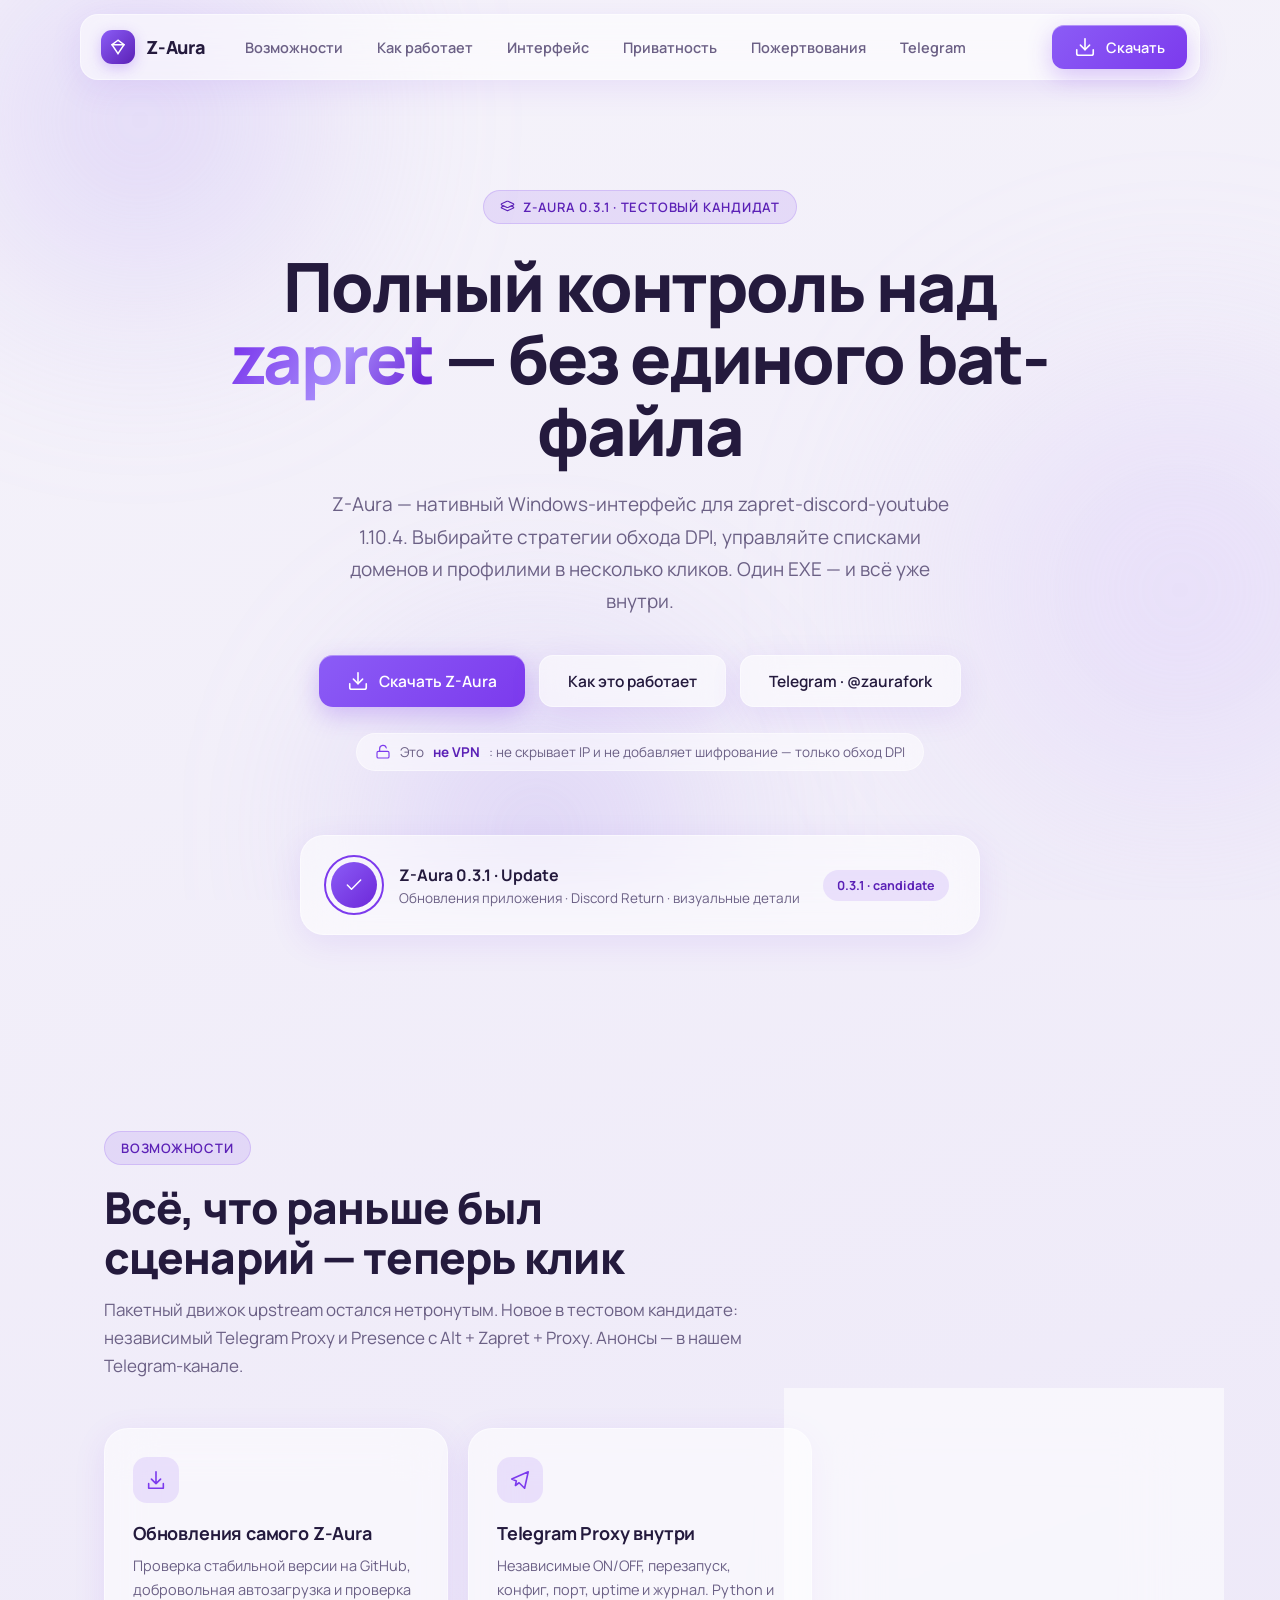
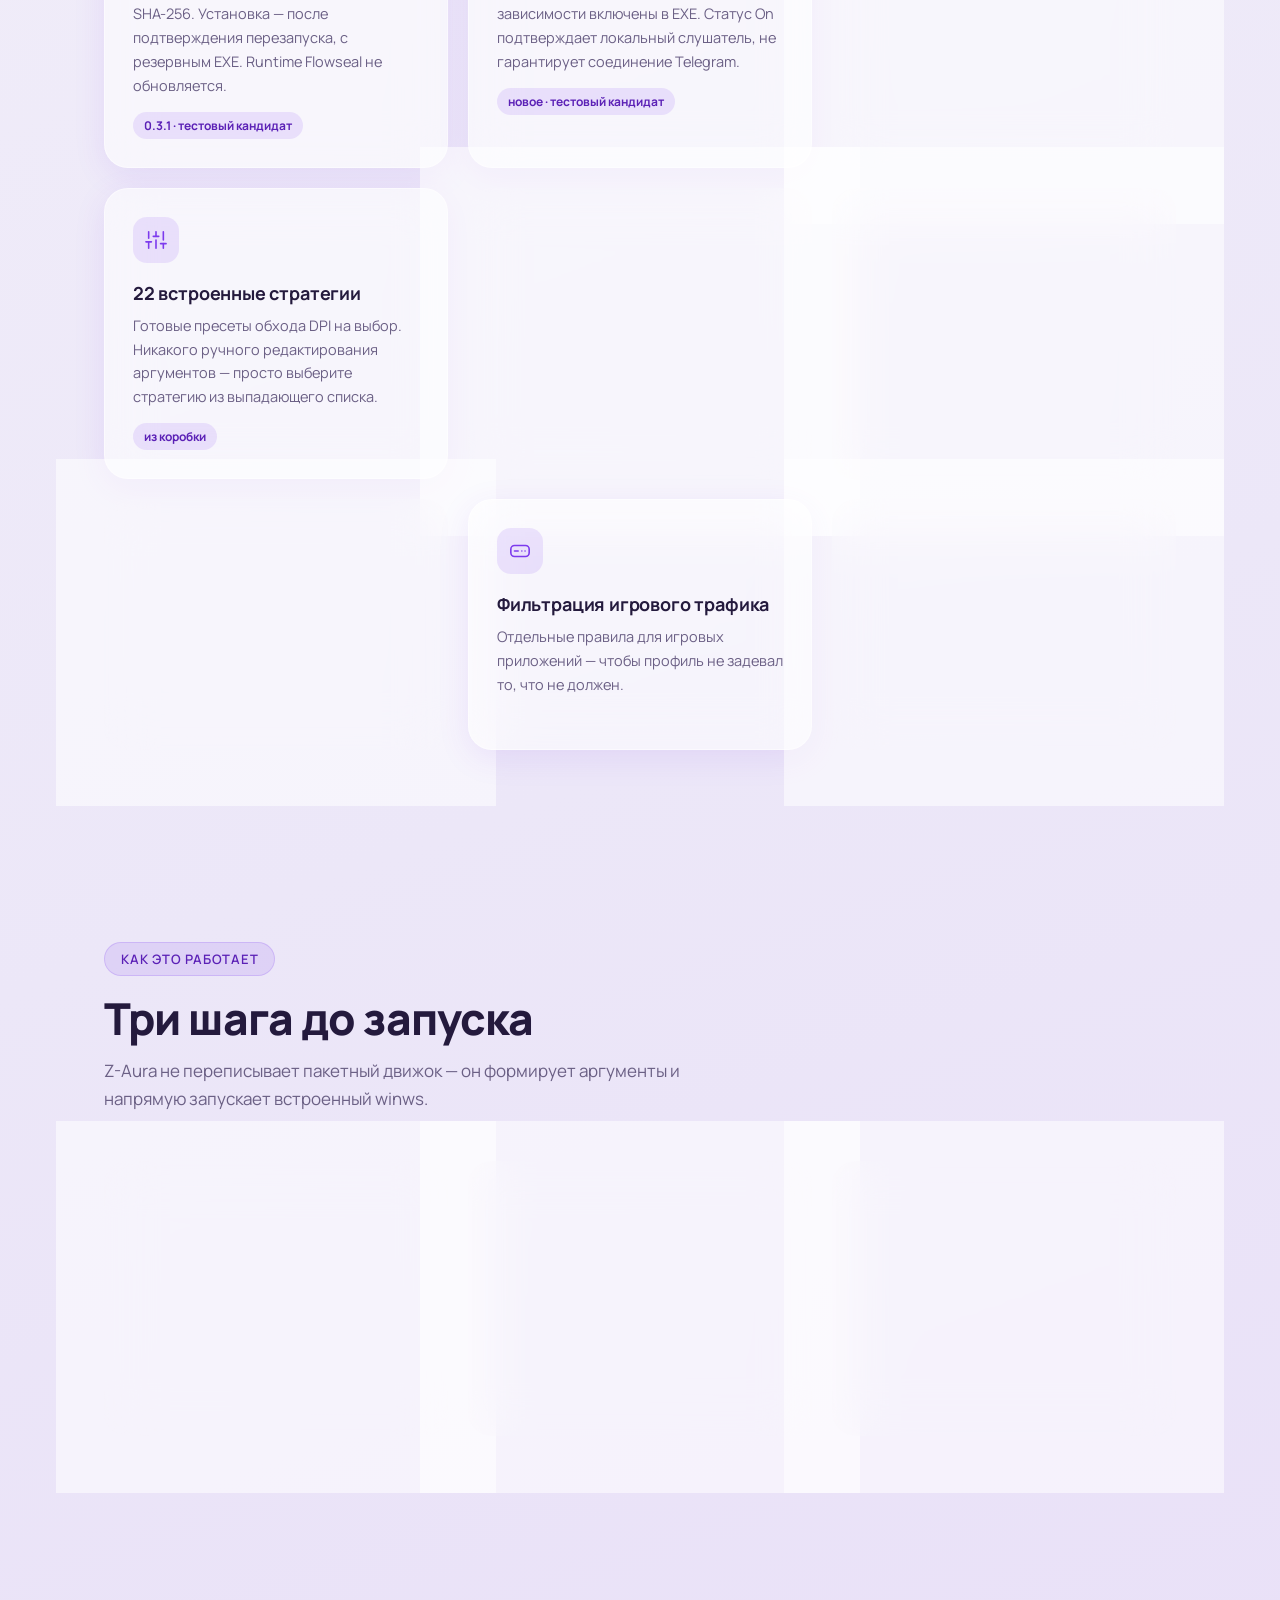
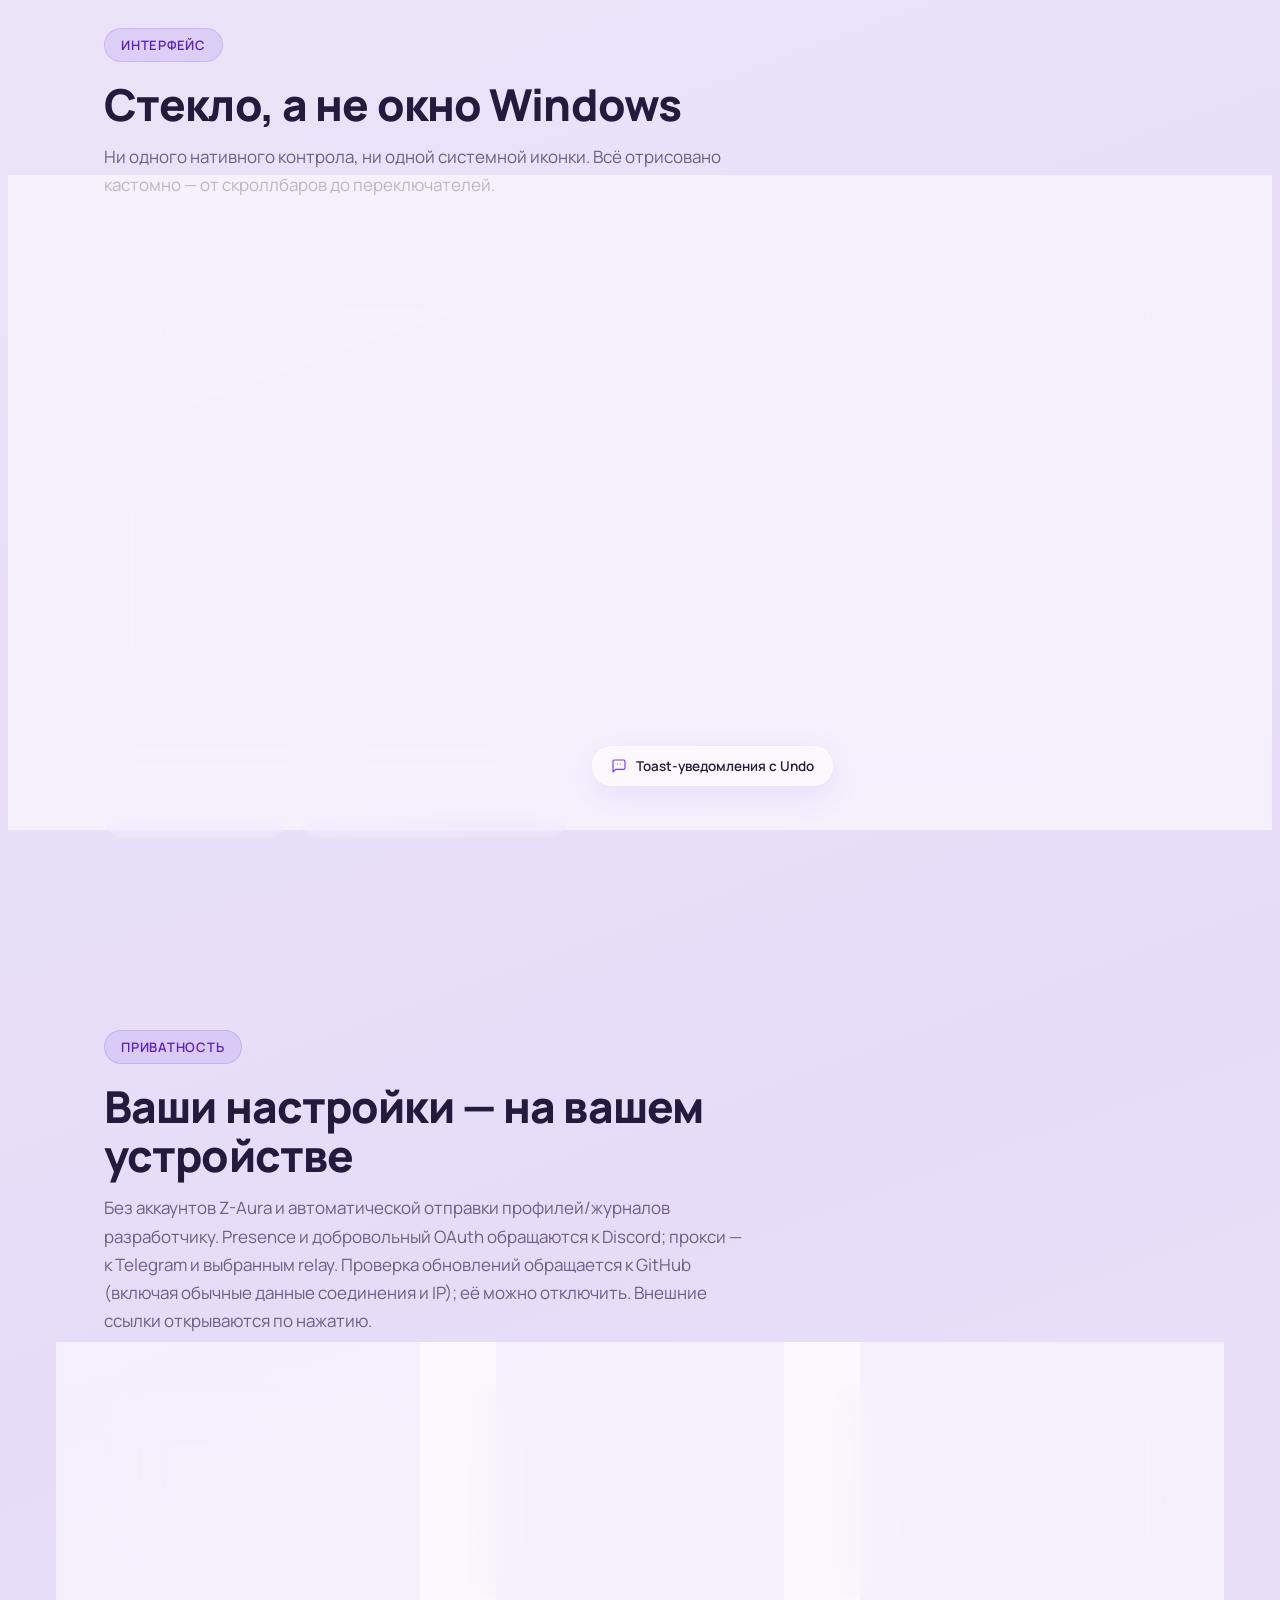
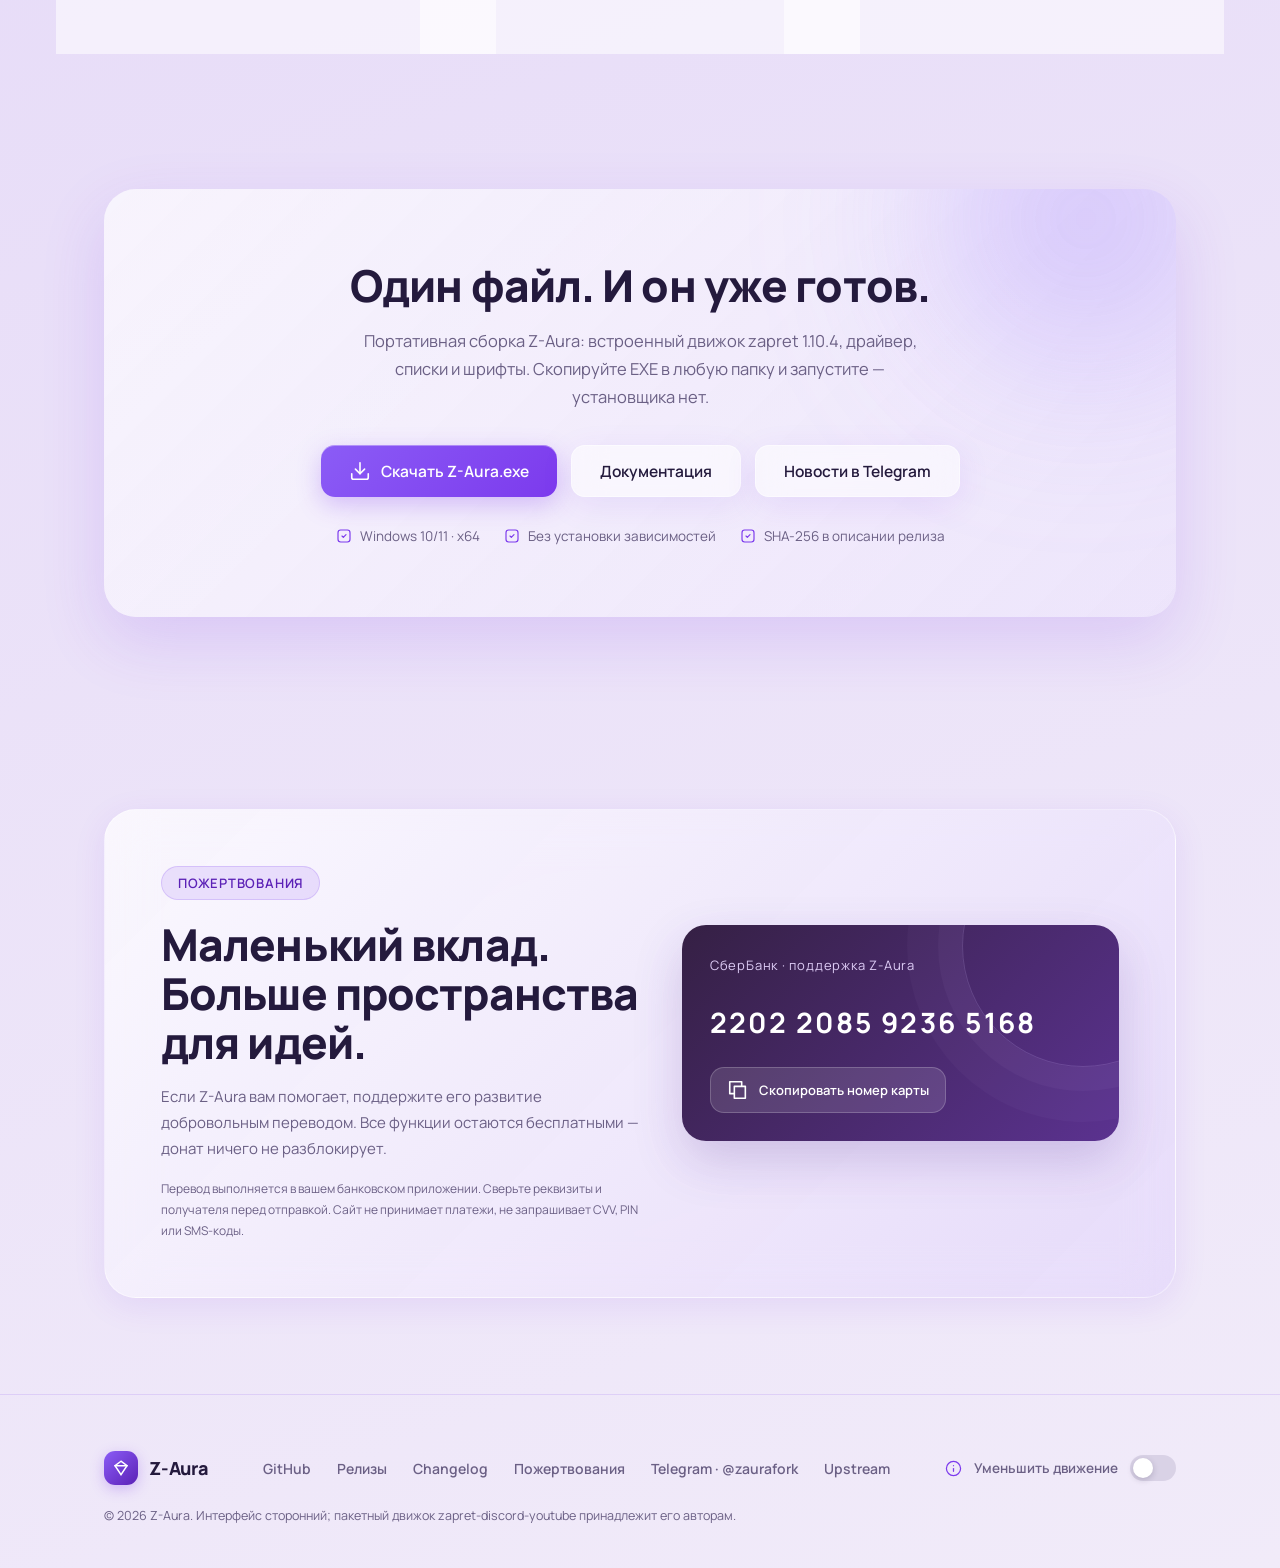
==== Z-Aura-GitHub/index.html @ b0d07351 "Add files via upload" ====
<!DOCTYPE html>
<html lang="ru">
<head>
<meta charset="UTF-8">
<meta name="viewport" content="width=device-width, initial-scale=1.0">
<title>Z-Aura — нативный интерфейс для zapret</title>
<meta name="description" content="Z-Aura — Windows-интерфейс для zapret-discord-youtube. Стратегии обхода DPI, профили, редактор списков и fake-файлы без bat-файлов.">
<link rel="preconnect" href="https://fonts.googleapis.com">
<link rel="preconnect" href="https://fonts.gstatic.com" crossorigin>
<link href="https://fonts.googleapis.com/css2?family=Manrope:wght@400;500;600;700;800&display=swap" rel="stylesheet">
<style>
:root{
  --accent:#7C3AED;
  --accent-2:#A78BFA;
  --accent-deep:#5B21B6;
  --accent-soft:rgba(124,58,237,.12);
  --accent-glow:rgba(124,58,237,.28);
  --text:#241A3D;
  --muted:#6B6085;
  --glass:rgba(255,255,255,.55);
  --glass-strong:rgba(255,255,255,.72);
  --glass-modal:rgba(255,255,255,.88);
  --stroke:rgba(255,255,255,.45);
  --shadow:0 8px 32px rgba(124,58,237,.10);
  --shadow-lg:0 24px 64px rgba(124,58,237,.16);
  --spring:cubic-bezier(.34,1.56,.64,1);
  --ease:cubic-bezier(.22,1,.36,1);
  --radius:24px;
}
*{margin:0;padding:0;box-sizing:border-box}
::selection{background:var(--accent-glow);color:var(--accent-deep)}
html{scroll-behavior:smooth}
body{
  font-family:'Manrope','Inter',-apple-system,'Segoe UI',sans-serif;
  color:var(--text);
  background:linear-gradient(160deg,#f5f3fa 0%,#ece7f8 38%,#e7dcf8 68%,#f1ebf9 100%);
  min-height:100vh;
  overflow-x:hidden;
  -webkit-font-smoothing:antialiased;
}
::-webkit-scrollbar{width:8px;height:8px}
::-webkit-scrollbar-track{background:transparent}
::-webkit-scrollbar-thumb{background:rgba(124,58,237,.22);border-radius:4px;transition:background .3s}
::-webkit-scrollbar-thumb:hover{background:rgba(124,58,237,.45)}
:focus-visible{outline:2px solid var(--accent);outline-offset:3px;border-radius:8px;box-shadow:0 0 0 6px var(--accent-glow)}

/* ---------- Фон: анимированные блобы ---------- */
.bg{position:fixed;inset:0;z-index:-1;overflow:hidden}
.blob{position:absolute;border-radius:50%;filter:blur(90px);opacity:.5}
.blob-1{width:520px;height:520px;background:radial-gradient(circle,#c4b0f5,transparent 70%);top:-140px;left:-120px;animation:float1 22s ease-in-out infinite alternate}
.blob-2{width:640px;height:640px;background:radial-gradient(circle,#d9c8fa,transparent 70%);top:30%;right:-220px;animation:float2 26s ease-in-out infinite alternate}
.blob-3{width:460px;height:460px;background:radial-gradient(circle,#b9a4f2,transparent 70%);bottom:-160px;left:24%;animation:float1 30s ease-in-out infinite alternate-reverse}
@keyframes float1{from{transform:translate(0,0) scale(1)}to{transform:translate(70px,50px) scale(1.12)}}
@keyframes float2{from{transform:translate(0,0) scale(1)}to{transform:translate(-80px,60px) scale(1.08)}}

/* ---------- Общие ---------- */
.wrap{max-width:1120px;margin:0 auto;padding:0 24px}
.glass{
  background:var(--glass);
  -webkit-backdrop-filter:blur(24px);
  backdrop-filter:blur(24px);
  border:1px solid var(--stroke);
  box-shadow:var(--shadow);
}
section{padding:96px 0;position:relative}
.eyebrow{
  display:inline-flex;align-items:center;gap:8px;
  font-size:13px;font-weight:600;letter-spacing:.06em;text-transform:uppercase;
  color:var(--accent-deep);background:var(--accent-soft);
  border:1px solid rgba(124,58,237,.18);border-radius:999px;padding:7px 16px;
}
h2{font-size:clamp(30px,4vw,44px);font-weight:800;letter-spacing:-.02em;line-height:1.12}
.section-head{max-width:640px;margin-bottom:48px}
.section-head p{margin-top:14px;font-size:17px;line-height:1.65;color:var(--muted)}
.icon{width:22px;height:22px;stroke:currentColor;stroke-width:1.75;stroke-linecap:round;stroke-linejoin:round;fill:none;flex:none}

/* ---------- Кнопки ---------- */
.btn{
  display:inline-flex;align-items:center;gap:10px;
  padding:14px 28px;border-radius:14px;border:none;cursor:pointer;
  font-family:inherit;font-size:15.5px;font-weight:600;text-decoration:none;
  transition:transform .45s var(--spring),box-shadow .45s var(--ease),filter .3s;
  will-change:transform;
}
.btn:hover{transform:scale(1.02)}
.btn:active{transform:scale(.98)}
.btn-primary{
  color:#fff;background:linear-gradient(135deg,#8B5CF6,#7C3AED);
  box-shadow:0 8px 24px var(--accent-glow),inset 0 1px 0 rgba(255,255,255,.35);
}
.btn-primary:hover{box-shadow:0 12px 36px rgba(124,58,237,.42),inset 0 1px 0 rgba(255,255,255,.35)}
.btn-glass{
  color:var(--text);background:var(--glass);border:1px solid var(--stroke);
  -webkit-backdrop-filter:blur(16px);backdrop-filter:blur(16px);box-shadow:var(--shadow);
}
.btn-glass:hover{background:rgba(255,255,255,.72)}

/* ---------- Навигация ---------- */
.nav-outer{position:fixed;top:14px;left:0;right:0;z-index:100;padding:0 20px}
.nav{max-width:1120px;margin:0 auto;border-radius:18px;padding:10px 12px 10px 20px;display:flex;align-items:center;gap:8px}
.logo{display:flex;align-items:center;gap:11px;font-weight:800;font-size:18px;letter-spacing:-.01em;text-decoration:none;color:var(--text);white-space:nowrap;flex-shrink:0}
.logo-mark{width:34px;height:34px;border-radius:11px;background:linear-gradient(135deg,#8B5CF6,#5B21B6);display:grid;place-items:center;box-shadow:0 4px 14px var(--accent-glow)}
.logo-mark svg{width:18px;height:18px;stroke:#fff;stroke-width:2;stroke-linecap:round;fill:none}
.nav-links{display:flex;gap:4px;margin-left:16px;margin-right:auto}
.nav-links a{
  text-decoration:none;color:var(--muted);font-size:14.5px;font-weight:600;
  padding:9px 15px;border-radius:11px;transition:all .35s var(--ease);
}
.nav-links a:hover{color:var(--accent-deep);background:rgba(124,58,237,.09)}
.nav-links a.active{color:var(--accent-deep);background:rgba(124,58,237,.13);box-shadow:inset 0 0 0 1px rgba(124,58,237,.16)}
.btn-nav{padding:11px 22px;font-size:14.5px;border-radius:12px;margin-left:auto;flex-shrink:0}
@media(max-width:1100px){.nav-links a{display:none}.nav-links a[href="#donate"],.nav-links a[href="https://t.me/zaurafork"]{display:block}}

/* ---------- Hero ---------- */
.hero{padding:190px 0 100px;text-align:center}
.hero h1{
  font-size:clamp(38px,6vw,68px);font-weight:800;letter-spacing:-.03em;line-height:1.06;
  margin:26px auto 22px;max-width:860px;
}
.hero h1 .grad{
  background:linear-gradient(120deg,#7C3AED 10%,#A78BFA 55%,#6D28D9 90%);
  -webkit-background-clip:text;background-clip:text;-webkit-text-fill-color:transparent;
}
.hero .lead{font-size:clamp(16px,2vw,19px);line-height:1.7;color:var(--muted);max-width:640px;margin:0 auto}
.hero-cta{display:flex;gap:14px;justify-content:center;flex-wrap:wrap;margin-top:38px}
.hero-note{display:inline-flex;align-items:center;gap:9px;margin-top:26px;font-size:13.5px;color:var(--muted);
  background:rgba(255,255,255,.5);border:1px solid var(--stroke);border-radius:999px;padding:9px 18px;
  -webkit-backdrop-filter:blur(12px);backdrop-filter:blur(12px)}
.hero-note b{color:var(--accent-deep)}

/* Статусная карточка в hero */
.hero-status{
  margin:64px auto 0;max-width:680px;border-radius:var(--radius);padding:26px 30px;
  text-align:left;display:grid;grid-template-columns:auto 1fr auto;gap:22px;align-items:center;
}
.status-dot{width:46px;height:46px;border-radius:50%;background:linear-gradient(135deg,#8B5CF6,#6D28D9);display:grid;place-items:center;position:relative}
.status-dot .icon{width:20px;height:20px;stroke:#fff}
.status-dot::before{content:"";position:absolute;inset:-7px;border-radius:50%;border:2px solid var(--accent);animation:pulse 2s ease-out infinite}
@keyframes pulse{0%{transform:scale(.85);opacity:.55}75%{transform:scale(1.45);opacity:0}100%{transform:scale(1.45);opacity:0}}
.hero-status .st-title{font-weight:700;font-size:16px}
.hero-status .st-sub{font-size:13.5px;color:var(--muted);margin-top:3px}
.mini-pill{font-size:12.5px;font-weight:700;color:var(--accent-deep);background:var(--accent-soft);border-radius:999px;padding:7px 14px;white-space:nowrap}

/* ---------- Карточки возможностей ---------- */
.grid{display:grid;grid-template-columns:repeat(auto-fit,minmax(310px,1fr));gap:20px}
.card{border-radius:var(--radius);padding:28px;transition:transform .5s var(--spring),box-shadow .5s var(--ease)}
.card:hover{transform:translateY(-5px);box-shadow:var(--shadow-lg)}
.card .ico{width:46px;height:46px;border-radius:14px;background:var(--accent-soft);display:grid;place-items:center;color:var(--accent);margin-bottom:18px;transition:transform .5s var(--spring)}
.card:hover .ico{transform:scale(1.1) rotate(-4deg)}
.card h3{font-size:18px;font-weight:700;margin-bottom:9px;letter-spacing:-.01em}
.card p{font-size:14.5px;line-height:1.65;color:var(--muted)}
.card .tag{display:inline-block;margin-top:14px;font-size:12px;font-weight:700;color:var(--accent-deep);background:var(--accent-soft);padding:5px 11px;border-radius:999px}

/* ---------- Шаги ---------- */
.steps{display:grid;grid-template-columns:repeat(auto-fit,minmax(280px,1fr));gap:20px}
.step{border-radius:var(--radius);padding:32px 28px;position:relative;overflow:hidden}
.step .num{
  font-size:64px;font-weight:800;line-height:1;letter-spacing:-.04em;
  background:linear-gradient(135deg,rgba(124,58,237,.22),rgba(124,58,237,.06));
  -webkit-background-clip:text;background-clip:text;-webkit-text-fill-color:transparent;
}
.step h3{font-size:18px;font-weight:700;margin:16px 0 9px}
.step p{font-size:14.5px;line-height:1.65;color:var(--muted)}
.step .code{font-size:12.5px;background:rgba(124,58,237,.10);color:var(--accent-deep);border-radius:8px;padding:2px 8px;font-family:'JetBrains Mono',Consolas,monospace}

/* ---------- Мокап интерфейса ---------- */
.app-window{border-radius:22px;overflow:hidden;box-shadow:var(--shadow-lg)}
.win-titlebar{display:flex;align-items:center;gap:8px;padding:13px 18px;background:var(--glass-strong);border-bottom:1px solid var(--stroke)}
.win-btn{width:12px;height:12px;border-radius:50%;border:none;cursor:pointer;transition:transform .4s var(--spring)}
.win-btn:hover{transform:scale(1.25)}
.win-btn-1{background:linear-gradient(135deg,#A78BFA,#7C3AED)}
.win-btn-2{background:rgba(124,58,237,.45)}
.win-btn-3{background:rgba(124,58,237,.25)}
.win-title{margin-left:10px;font-size:12.5px;font-weight:600;color:var(--muted)}
.win-body{display:grid;grid-template-columns:200px 1fr;min-height:380px}
.win-side{padding:18px 12px;border-right:1px solid var(--stroke);background:rgba(255,255,255,.35);display:flex;flex-direction:column;gap:4px}
.win-nav{display:flex;align-items:center;gap:11px;padding:10px 13px;border-radius:11px;font-size:13.5px;font-weight:600;color:var(--muted);cursor:pointer;transition:all .35s var(--ease)}
.win-nav .icon{width:17px;height:17px}
.win-nav:hover{color:var(--accent-deep);background:rgba(124,58,237,.08)}
.win-nav.active{color:var(--accent-deep);background:rgba(124,58,237,.14);box-shadow:inset 0 0 0 1px rgba(124,58,237,.18)}
.win-main{padding:24px;display:flex;flex-direction:column;gap:16px}
.win-card{border-radius:16px;background:rgba(255,255,255,.55);border:1px solid var(--stroke);padding:18px 20px}
.win-card .row{display:flex;align-items:center;justify-content:space-between;gap:12px}
.win-card .lab{font-size:12px;font-weight:700;letter-spacing:.05em;text-transform:uppercase;color:var(--muted)}
.win-card .val{font-size:15px;font-weight:700;margin-top:5px}
.win-run{
  margin-top:auto;display:flex;align-items:center;justify-content:center;gap:11px;
  padding:17px;border-radius:14px;border:none;cursor:pointer;
  font-family:inherit;font-size:15px;font-weight:700;color:#fff;
  background:linear-gradient(135deg,#8B5CF6,#7C3AED);
  box-shadow:0 8px 24px var(--accent-glow);position:relative;
  transition:transform .45s var(--spring);
}
.win-run:hover{transform:scale(1.02)}
.win-run:active{transform:scale(.98)}
.win-run::after{content:"";position:absolute;inset:-6px;border-radius:18px;border:2px solid var(--accent);opacity:0;animation:pulse 2.2s ease-out infinite}
.win-run .icon{width:18px;height:18px;stroke:#fff;stroke-width:2.2;fill:#fff;stroke:none}
.win-log{font-family:Consolas,'JetBrains Mono',monospace;font-size:11.5px;line-height:1.9;color:var(--muted)}
.win-log b{color:var(--accent-deep);font-weight:700}
.ui-features{margin-top:36px;display:flex;flex-wrap:wrap;gap:12px}
.chip{display:inline-flex;align-items:center;gap:9px;font-size:13.5px;font-weight:600;color:var(--text);
  background:var(--glass);border:1px solid var(--stroke);border-radius:999px;padding:10px 18px;
  -webkit-backdrop-filter:blur(12px);backdrop-filter:blur(12px);box-shadow:var(--shadow);transition:transform .45s var(--spring)}
.chip:hover{transform:translateY(-3px)}
.chip .icon{width:16px;height:16px;color:var(--accent)}

/* ---------- Приватность ---------- */
.priv{display:grid;grid-template-columns:repeat(auto-fit,minmax(260px,1fr));gap:20px}
.priv .card{display:flex;gap:18px;align-items:flex-start;padding:24px}
.priv .ico{margin-bottom:0;flex:none}
.priv h3{font-size:16px}
.priv p{font-size:13.5px}
.priv .path{font-size:12.5px;background:rgba(124,58,237,.10);color:var(--accent-deep);border-radius:8px;padding:2px 8px;font-family:Consolas,monospace}

/* ---------- Download ---------- */
.dl{border-radius:32px;padding:clamp(40px,6vw,72px);text-align:center;position:relative;overflow:hidden;
  background:linear-gradient(135deg,rgba(255,255,255,.65),rgba(237,229,252,.75));box-shadow:var(--shadow-lg)}
.dl::before{content:"";position:absolute;width:420px;height:420px;border-radius:50%;filter:blur(80px);
  background:radial-gradient(circle,rgba(167,139,250,.55),transparent 70%);top:-180px;right:-120px;pointer-events:none}
.dl h2{position:relative}
.dl .lead{position:relative;max-width:560px;margin:16px auto 0;font-size:16.5px;line-height:1.7;color:var(--muted)}
.dl-cta{position:relative;display:flex;gap:14px;justify-content:center;flex-wrap:wrap;margin-top:34px}
.dl-meta{position:relative;display:flex;gap:24px;justify-content:center;flex-wrap:wrap;margin-top:30px;font-size:13.5px;color:var(--muted)}
.dl-meta span{display:inline-flex;align-items:center;gap:8px}
.dl-meta .icon{width:16px;height:16px;color:var(--accent)}

/* ---------- Footer ---------- */
footer{padding:56px 0 44px;border-top:1px solid rgba(124,58,237,.14)}
.foot{display:flex;align-items:center;justify-content:space-between;gap:24px;flex-wrap:wrap}
.foot-links{display:flex;gap:26px;flex-wrap:wrap}
.foot-links a{text-decoration:none;color:var(--muted);font-size:14px;font-weight:600;transition:color .3s}
.foot-links a:hover{color:var(--accent-deep)}
.a11y{display:flex;align-items:center;gap:12px;font-size:13.5px;font-weight:600;color:var(--muted)}
.switch{width:46px;height:26px;border-radius:13px;border:none;cursor:pointer;background:#d9d2e6;position:relative;transition:background .4s var(--ease);flex:none}
.switch::after{content:"";position:absolute;top:3px;left:3px;width:20px;height:20px;border-radius:50%;background:#fff;box-shadow:0 2px 6px rgba(36,26,61,.2);transition:transform .45s var(--spring)}
.switch[aria-checked="true"]{background:var(--accent)}
.switch[aria-checked="true"]::after{transform:translateX(20px)}
.copy{font-size:12.5px;color:var(--muted);margin-top:22px}
/* ---------- Support: an optional gift, never a paywall ---------- */
.donate-panel{display:grid;grid-template-columns:1.1fr 1fr;gap:40px;align-items:center;border-radius:32px;padding:clamp(28px,5vw,56px);overflow:hidden;background:linear-gradient(135deg,rgba(255,255,255,.72),rgba(227,214,251,.7))}
.donate-panel p{font-size:15px;line-height:1.75;color:var(--muted);margin-top:16px}
.donate-card{position:relative;padding:28px;border-radius:24px;background:linear-gradient(135deg,#352044,#5b3290);color:#fff;box-shadow:0 20px 50px rgba(77,36,133,.2);overflow:hidden}
.donate-card::before{content:"";position:absolute;width:240px;height:240px;right:-85px;top:-100px;border:1px solid rgba(216,192,255,.18);border-radius:50%;box-shadow:0 0 0 24px rgba(216,192,255,.04),0 0 0 55px rgba(216,192,255,.03);pointer-events:none}
.donate-card .bank{font-size:13px;letter-spacing:.06em;color:#ddccf5;position:relative}
.donate-card .card-number{display:block;position:relative;margin:28px 0 26px;font-size:clamp(18px,2.3vw,28px);letter-spacing:.08em;font-weight:700;white-space:nowrap;user-select:all}
.donate-card .btn{position:relative;font-size:13px;padding:11px 16px;background:rgba(255,255,255,.12);border:1px solid rgba(255,255,255,.2);color:#fff}
.donate-status{min-height:24px;font-size:12px!important;color:var(--accent-deep)!important}
@media(max-width:800px){.donate-panel{grid-template-columns:1fr;gap:24px}.donate-card .card-number{font-size:clamp(17px,4.5vw,27px)}}

/* ---------- Reveal-анимации ---------- */
.reveal{opacity:0;transform:translateY(26px);transition:opacity .7s var(--ease),transform .7s var(--spring)}
.reveal.visible{opacity:1;transform:translateY(0)}

/* ---------- Reduced motion ---------- */
html.reduce-motion{scroll-behavior:auto}
html.reduce-motion .blob,html.reduce-motion .status-dot::before,html.reduce-motion .win-run::after{animation:none}
html.reduce-motion .reveal{transition:opacity .1s linear;transform:none}
html.reduce-motion .btn,html.reduce-motion .card,html.reduce-motion .chip,html.reduce-motion .switch::after{transition-duration:.1s}

@media (max-width:900px){
  .win-body{grid-template-columns:1fr}
  .win-side{flex-direction:row;overflow-x:auto;border-right:none;border-bottom:1px solid var(--stroke)}
  .win-nav{white-space:nowrap}
  section{padding:72px 0}
}
@media (max-width:640px){
  .nav-links{display:none}
  .hero{padding:140px 0 72px}
  .hero-status{grid-template-columns:auto 1fr;padding:20px}
  .hero-status .mini-pill{display:none}
}
</style>
</head>
<body>

<div class="bg" aria-hidden="true">
  <div class="blob blob-1"></div>
  <div class="blob blob-2"></div>
  <div class="blob blob-3"></div>
</div>

<!-- ================= НАВИГАЦИЯ ================= -->
<div class="nav-outer">
  <nav class="nav glass" aria-label="Основная навигация">
    <a class="logo" href="#top" aria-label="Z-Aura — на главную">
      <span class="logo-mark" aria-hidden="true">
        <svg viewBox="0 0 24 24"><path d="M12 3 4 9l8 12 8-12-8-6Z"/><path d="M4 9h16"/></svg>
      </span>
      Z-Aura
    </a>
    <div class="nav-links">
      <a href="#features">Возможности</a>
      <a href="#how">Как работает</a>
      <a href="#interface">Интерфейс</a>
      <a href="#privacy">Приватность</a>
      <a href="#donate">Пожертвования</a>
      <a href="https://t.me/zaurafork" target="_blank" rel="noopener noreferrer">Telegram</a>
    </div>
    <a class="btn btn-primary btn-nav" href="https://github.com/dopebeanie/Z-Aura/releases/latest/download/Z-Aura.exe" title="Скачать Z-Aura.exe из последнего опубликованного GitHub Release">
      <svg class="icon" viewBox="0 0 24 24"><path d="M21 15v4a2 2 0 0 1-2 2H5a2 2 0 0 1-2-2v-4"/><path d="m7 10 5 5 5-5"/><path d="M12 15V3"/></svg>
      Скачать
    </a>
  </nav>
</div>

<!-- ================= HERO ================= -->
<section class="hero" id="top">
  <div class="wrap">
    <span class="eyebrow reveal">
      <svg class="icon" style="width:15px;height:15px" viewBox="0 0 24 24"><path d="m12.83 2.18a2 2 0 0 0-1.66 0L2.6 6.08a1 1 0 0 0 0 1.83l8.58 3.91a2 2 0 0 0 1.66 0l8.58-3.9a1 1 0 0 0 0-1.83Z"/><path d="m6.08 9.5-3.5 1.6a1 1 0 0 0 0 1.81l8.6 3.91a2 2 0 0 0 1.65 0l8.58-3.9a1 1 0 0 0 0-1.83l-3.5-1.59"/></svg>
      Z-Aura 0.3.1 · тестовый кандидат
    </span>
    <h1 class="reveal">Полный контроль над <span class="grad">zapret</span> — без единого bat-файла</h1>
    <p class="lead reveal">
      Z-Aura — нативный Windows-интерфейс для zapret-discord-youtube 1.10.4.
      Выбирайте стратегии обхода DPI, управляйте списками доменов и профилими
      в несколько кликов. Один EXE — и всё уже внутри.
    </p>
    <div class="hero-cta reveal">
      <a class="btn btn-primary" href="https://github.com/dopebeanie/Z-Aura/releases/latest/download/Z-Aura.exe" title="Скачать Z-Aura.exe из последнего опубликованного GitHub Release">
        <svg class="icon" viewBox="0 0 24 24"><path d="M21 15v4a2 2 0 0 1-2 2H5a2 2 0 0 1-2-2v-4"/><path d="m7 10 5 5 5-5"/><path d="M12 15V3"/></svg>
        Скачать Z-Aura
      </a>
      <a class="btn btn-glass" href="#how">Как это работает</a>
      <a class="btn btn-glass" href="https://t.me/zaurafork" target="_blank" rel="noopener noreferrer">Telegram · @zaurafork</a>
    </div>
    <div class="reveal">
      <span class="hero-note">
        <svg class="icon" style="width:16px;height:16px;color:var(--accent)" viewBox="0 0 24 24"><rect x="3" y="11" width="18" height="10" rx="2"/><path d="M7 11V7a5 5 0 0 1 9.9-1"/></svg>
        Это <b>не VPN</b>: не скрывает IP и не добавляет шифрование — только обход DPI
      </span>
    </div>

    <div class="hero-status glass reveal" role="status">
      <span class="status-dot" aria-hidden="true">
        <svg class="icon" viewBox="0 0 24 24"><path d="M20 6 9 17l-5-5"/></svg>
      </span>
      <div>
        <div class="st-title">Z-Aura 0.3.1 · Update</div>
        <div class="st-sub">Обновления приложения · Discord Return · визуальные детали</div>
      </div>
      <span class="mini-pill">0.3.1 · candidate</span>
    </div>
  </div>
</section>

<!-- ================= ВОЗМОЖНОСТИ ================= -->
<section id="features">
  <div class="wrap">
    <div class="section-head reveal">
      <span class="eyebrow">Возможности</span>
      <h2 style="margin-top:18px">Всё, что раньше был сценарий — теперь клик</h2>
      <p>Пакетный движок upstream остался нетронутым. Новое в тестовом кандидате: независимый Telegram Proxy и Presence с Alt + Zapret + Proxy. Анонсы — в нашем Telegram-канале.</p>
    </div>
    <div class="grid">
      <div class="card glass reveal">
        <span class="ico"><svg class="icon" viewBox="0 0 24 24"><path d="M12 3v13m-5-5 5 5 5-5M4 16v5h16v-5"/></svg></span>
        <h3>Обновления самого Z-Aura</h3>
        <p>Проверка стабильной версии на GitHub, добровольная автозагрузка и проверка SHA-256. Установка — после подтверждения перезапуска, с резервным EXE. Runtime Flowseal не обновляется.</p>
        <span class="tag">0.3.1 · тестовый кандидат</span>
      </div>
      <div class="card glass reveal">
        <span class="ico"><svg class="icon" viewBox="0 0 24 24"><path d="m3 11 18-8-4 18-6-6-4 3 1-5Z"/></svg></span>
        <h3>Telegram Proxy внутри</h3>
        <p>Независимые ON/OFF, перезапуск, конфиг, порт, uptime и журнал. Python и зависимости включены в EXE. Статус On подтверждает локальный слушатель, не гарантирует соединение Telegram.</p>
        <span class="tag">новое · тестовый кандидат</span>
      </div>
      <div class="card glass reveal">
        <span class="ico"><svg class="icon" viewBox="0 0 24 24"><path d="M3 12h4l3-7 4 14 3-7h4"/></svg></span>
        <h3>Обновлённая Presence</h3>
        <p>Alt, Zapret On/Off и Proxy On/Off в Discord, таймер на время работы приложения и автоматическое переподключение. Кнопка Telegram-канала рядом с необязательной «Мой Alt».</p>
      </div>
      <div class="card glass reveal">
        <span class="ico"><svg class="icon" viewBox="0 0 24 24"><path d="M4 21v-7"/><path d="M4 10V3"/><path d="M12 21v-9"/><path d="M12 8V3"/><path d="M20 21v-5"/><path d="M20 12V3"/><path d="M1 14h6"/><path d="M9 8h6"/><path d="M17 16h6"/></svg></span>
        <h3>22 встроенные стратегии</h3>
        <p>Готовые пресеты обхода DPI на выбор. Никакого ручного редактирования аргументов — просто выберите стратегию из выпадающего списка.</p>
        <span class="tag">из коробки</span>
      </div>
      <div class="card glass reveal">
        <span class="ico"><svg class="icon" viewBox="0 0 24 24"><rect x="3" y="3" width="18" height="18" rx="4"/><path d="M3 9h18"/><path d="M9 21V9"/></svg></span>
        <h3>Пользовательские профили</h3>
        <p>Создавайте собственные конфигурации, привязывайте к ним стратегии и списки, сохраняйте и переключайтесь между ними в одно движение.</p>
      </div>
      <div class="card glass reveal">
        <span class="ico"><svg class="icon" viewBox="0 0 24 24"><path d="M8 6h13"/><path d="M8 12h13"/><path d="M8 18h13"/><path d="M3 6h.01"/><path d="M3 12h.01"/><path d="M3 18h.01"/></svg></span>
        <h3>Редактор списков</h3>
        <p>Домены и IP-адреса — с импортом и экспортом. Каждый список можно привязать к конкретному блоку стратегии.</p>
      </div>
      <div class="card glass reveal">
        <span class="ico"><svg class="icon" viewBox="0 0 24 24"><path d="M12.83 2.18a2 2 0 0 0-1.66 0L2.6 6.08a1 1 0 0 0 0 1.83l8.58 3.91a2 2 0 0 0 1.66 0l8.58-3.9a1 1 0 0 0 0-1.83Z"/><path d="m6.08 9.5-3.5 1.6a1 1 0 0 0 0 1.81l8.6 3.91a2 2 0 0 0 1.65 0l8.58-3.9a1 1 0 0 0 0-1.83l-3.5-1.59"/><path d="m6.08 15.5-3.5 1.6a1 1 0 0 0 0 1.81l8.6 3.91a2 2 0 0 0 1.65 0l8.58-3.9a1 1 0 0 0 0-1.83l-3.5-1.59"/></svg></span>
        <h3>Библиотека fake-payload</h3>
        <p>Все fake-файлы собраны в одном месте. Выбирайте нужный payload и привязывайте его к стратегии без возни с файлами на диске.</p>
      </div>
      <div class="card glass reveal">
        <span class="ico"><svg class="icon" viewBox="0 0 24 24"><rect x="2" y="6" width="20" height="12" rx="4"/><path d="M6 12h4"/><path d="M14 12h.01"/><path d="M17.5 12h.01"/></svg></span>
        <h3>Фильтрация игрового трафика</h3>
        <p>Отдельные правила для игровых приложений — чтобы профиль не задевал то, что не должен.</p>
      </div>
      <div class="card glass reveal">
        <span class="ico"><svg class="icon" viewBox="0 0 24 24"><path d="m4 17 6-6-6-6"/><path d="M12 19h8"/></svg></span>
        <h3>Журнал и диагностика</h3>
        <p>Живые логи работы движка и ручная HTTPS-проверка, чтобы сразу понять, работает ли обход на вашем провайдере.</p>
      </div>
    </div>
  </div>
</section>

<!-- ================= КАК РАБОТАЕТ ================= -->
<section id="how">
  <div class="wrap">
    <div class="section-head reveal">
      <span class="eyebrow">Как это работает</span>
      <h2 style="margin-top:18px">Три шага до запуска</h2>
      <p>Z-Aura не переписывает пакетный движок — он формирует аргументы и напрямую запускает встроенный winws.</p>
    </div>
    <div class="steps">
      <div class="step glass reveal">
        <div class="num">01</div>
        <h3>Скачайте один EXE</h3>
        <p>Движок, драйвер WinDivert, списки, пресеты и шрифты уже встроены. Установленный .NET, WebView2 и NSSM не нужны.</p>
      </div>
      <div class="step glass reveal">
        <div class="num">02</div>
        <h3>Выберите профиль</h3>
        <p>При старте WPF восстанавливает ресурсы по SHA-256 и проверяет подпись драйвера. Windows-защита автоматически не отключается.</p>
      </div>
      <div class="step glass reveal">
        <div class="num">03</div>
        <h3>Нажмите «Запустить»</h3>
        <p>Z-Aura сам соберёт аргументы и запустит движок. Для фоновой работы можно установить службу — прямо из интерфейса.</p>
      </div>
    </div>
  </div>
</section>

<!-- ================= ИНТЕРФЕЙС ================= -->
<section id="interface">
  <div class="wrap">
    <div class="section-head reveal">
      <span class="eyebrow">Интерфейс</span>
      <h2 style="margin-top:18px">Стекло, а не окно Windows</h2>
      <p>Ни одного нативного контрола, ни одной системной иконки. Всё отрисовано кастомно — от скроллбаров до переключателей.</p>
    </div>

    <div class="app-window glass reveal" role="img" aria-label="Мокап интерфейса приложения Z-Aura">
      <div class="win-titlebar">
        <span class="win-btn win-btn-1"></span>
        <span class="win-btn win-btn-2"></span>
        <span class="win-btn win-btn-3"></span>
        <span class="win-title">Z-Aura</span>
      </div>
      <div class="win-body">
        <aside class="win-side" aria-hidden="true">
          <span class="win-nav active">
            <svg class="icon" viewBox="0 0 24 24"><rect x="3" y="3" width="7" height="7" rx="2"/><rect x="14" y="3" width="7" height="7" rx="2"/><rect x="3" y="14" width="7" height="7" rx="2"/><rect x="14" y="14" width="7" height="7" rx="2"/></svg>
            Обзор
          </span>
          <span class="win-nav">
            <svg class="icon" viewBox="0 0 24 24"><path d="M4 21v-7"/><path d="M4 10V3"/><path d="M12 21v-9"/><path d="M12 8V3"/><path d="M20 21v-5"/><path d="M20 12V3"/><path d="M1 14h6"/><path d="M9 8h6"/><path d="M17 16h6"/></svg>
            Стратегии
          </span>
          <span class="win-nav">
            <svg class="icon" viewBox="0 0 24 24"><path d="M8 6h13"/><path d="M8 12h13"/><path d="M8 18h13"/><path d="M3 6h.01"/><path d="M3 12h.01"/><path d="M3 18h.01"/></svg>
            Списки
          </span>
          <span class="win-nav">
            <svg class="icon" viewBox="0 0 24 24"><path d="M12.83 2.18a2 2 0 0 0-1.66 0L2.6 6.08a1 1 0 0 0 0 1.83l8.58 3.91a2 2 0 0 0 1.66 0l8.58-3.9a1 1 0 0 0 0-1.83Z"/><path d="m22 12.34-9.17 4.16a2 2 0 0 1-1.66 0L2 12.34"/></svg>
            Fake-файлы
          </span>
          <span class="win-nav">
            <svg class="icon" viewBox="0 0 24 24"><path d="m4 17 6-6-6-6"/><path d="M12 19h8"/></svg>
            Журнал
          </span>
          <span class="win-nav">
            <svg class="icon" viewBox="0 0 24 24"><circle cx="12" cy="12" r="3"/><path d="M19.4 15a1.65 1.65 0 0 0 .33 1.82l.06.06a2 2 0 1 1-2.83 2.83l-.06-.06a1.65 1.65 0 0 0-1.82-.33 1.65 1.65 0 0 0-1 1.51V21a2 2 0 1 1-4 0v-.09A1.65 1.65 0 0 0 9 19.4a1.65 1.65 0 0 0-1.82.33l-.06.06a2 2 0 1 1-2.83-2.83l.06-.06a1.65 1.65 0 0 0 .33-1.82 1.65 1.65 0 0 0-1.51-1H3a2 2 0 1 1 0-4h.09A1.65 1.65 0 0 0 4.6 9a1.65 1.65 0 0 0-.33-1.82l-.06-.06a2 2 0 1 1 2.83-2.83l.06.06a1.65 1.65 0 0 0 1.82.33H9a1.65 1.65 0 0 0 1-1.51V3a2 2 0 1 1 4 0v.09a1.65 1.65 0 0 0 1 1.51 1.65 1.65 0 0 0 1.82-.33l.06-.06a2 2 0 1 1 2.83 2.83l-.06.06a1.65 1.65 0 0 0-.33 1.82V9a1.65 1.65 0 0 0 1.51 1H21a2 2 0 1 1 0 4h-.09a1.65 1.65 0 0 0-1.51 1Z"/></svg>
            Настройки
          </span>
        </aside>
        <div class="win-main">
          <div class="win-card">
            <div class="row">
              <div>
                <div class="lab">Состояние</div>
                <div class="val">Движок активен</div>
              </div>
              <span class="mini-pill">Профиль: Discord + YouTube</span>
            </div>
          </div>
          <div class="win-card">
            <div class="row">
              <div>
                <div class="lab">Стратегия</div>
                <div class="val">Custom strategy · 4 блока</div>
              </div>
              <svg class="icon" style="color:var(--accent)" viewBox="0 0 24 24"><path d="m6 9 6 6 6-6"/></svg>
            </div>
          </div>
          <button class="win-run" type="button" tabindex="-1">
            <svg class="icon" viewBox="0 0 24 24"><path d="M8 5.14v13.72L19 12 8 5.14Z"/></svg>
            Остановить
          </button>
          <div class="win-card win-log" aria-hidden="true">
            <b>[ok]</b> профиль «Discord + YouTube» загружен<br>
            <b>[ok]</b> подпись WinDivert проверена<br>
            <b>[run]</b> winws · 3 фильтра · fake TLS hello
          </div>
        </div>
      </div>
    </div>

    <div class="ui-features">
      <span class="chip reveal"><svg class="icon" viewBox="0 0 24 24"><circle cx="13.5" cy="6.5" r="2.5"/><circle cx="19" cy="13" r="2.5"/><circle cx="6" cy="12" r="2.5"/><circle cx="10" cy="19" r="2.5"/></svg>Светлая и тёмная тема</span>
      <span class="chip reveal"><svg class="icon" viewBox="0 0 24 24"><rect x="3" y="4" width="18" height="18" rx="3"/><path d="M8 2v4"/><path d="M16 2v4"/><path d="M3 10h18"/></svg>Ctrl+K — быстрые действия</span>
      <span class="chip reveal"><svg class="icon" viewBox="0 0 24 24"><path d="M21 15a2 2 0 0 1-2 2H7l-4 4V5a2 2 0 0 1 2-2h14a2 2 0 0 1 2 2Z"/><path d="M14 9h.01"/><path d="M10 9h.01"/></svg>Toast-уведомления с Undo</span>
      <span class="chip reveal"><svg class="icon" viewBox="0 0 24 24"><circle cx="12" cy="12" r="10"/><path d="M12 2a7 7 0 1 0 10 10"/><path d="M12 8v4l3 3"/></svg>Пружинные анимации</span>
      <span class="chip reveal"><svg class="icon" viewBox="0 0 24 24"><rect x="2" y="7" width="20" height="14" rx="3"/><path d="M16 3l-4 4-4-4"/></svg>Высокий контраст</span>
      <span class="chip reveal"><svg class="icon" viewBox="0 0 24 24"><path d="M5 8V4h14v4"/><path d="M2 8h20"/><path d="M12 8v12"/><path d="M8 20h8"/></svg>Reduced Motion / Transparency</span>
    </div>
  </div>
</section>

<!-- ================= ПРИВАТНОСТЬ ================= -->
<section id="privacy">
  <div class="wrap">
    <div class="section-head reveal">
      <span class="eyebrow">Приватность</span>
      <h2 style="margin-top:18px">Ваши настройки — на вашем устройстве</h2>
      <p>Без аккаунтов Z-Aura и автоматической отправки профилей/журналов разработчику. Presence и добровольный OAuth обращаются к Discord; прокси — к Telegram и выбранным relay. Проверка обновлений обращается к GitHub (включая обычные данные соединения и IP); её можно отключить. Внешние ссылки открываются по нажатию.</p>
    </div>
    <div class="priv">
      <div class="card glass reveal">
        <span class="ico"><svg class="icon" viewBox="0 0 24 24"><rect x="3" y="11" width="18" height="10" rx="2"/><path d="M7 11V7a5 5 0 0 1 9.9-1"/></svg></span>
        <div>
          <h3>Без обязательного аккаунта</h3>
          <p>Все возможности доступны без входа. Необязательный Discord OAuth запрашивает только identify; профиль и токен остаются в памяти, не отправляются в Presence.</p>
        </div>
      </div>
      <div class="card glass reveal">
        <span class="ico"><svg class="icon" viewBox="0 0 24 24"><path d="M20 12v8a2 2 0 0 1-2 2H6a2 2 0 0 1-2-2v-8"/><path d="M12 15v-9"/><path d="m8.5 9.5 3.5-3.5 3.5 3.5"/></svg></span>
        <div>
          <h3>Локальные данные</h3>
          <p>Профили, списки, журналы и кэш лежат в <span class="path">%APPDATA%\Z-Aura</span> или рядом с EXE в папке <span class="path">data</span> при наличии <span class="path">portable.flag</span>.</p>
        </div>
      </div>
      <div class="card glass reveal">
        <span class="ico"><svg class="icon" viewBox="0 0 24 24"><circle cx="12" cy="12" r="10"/><path d="m9 12 2 2 4-4"/></svg></span>
        <div>
          <h3>Проверяемая сборка</h3>
          <p>Целостность ресурсов сверяется по SHA-256 при каждом запуске, подпись драйвера проверяется перед стартом.</p>
        </div>
      </div>
    </div>
  </div>
</section>

<!-- ================= СКАЧАТЬ ================= -->
<section id="download">
  <div class="wrap">
    <div class="dl reveal">
      <h2>Один файл. И он уже готов.</h2>
      <p class="lead">
        Портативная сборка Z-Aura: встроенный движок zapret 1.10.4, драйвер, списки
        и шрифты. Скопируйте EXE в любую папку и запустите — установщика нет.
      </p>
      <div class="dl-cta">
        <a class="btn btn-primary" href="https://github.com/dopebeanie/Z-Aura/releases/latest/download/Z-Aura.exe" id="dl-link" title="Скачать Z-Aura.exe из последнего опубликованного GitHub Release">
          <svg class="icon" viewBox="0 0 24 24"><path d="M21 15v4a2 2 0 0 1-2 2H5a2 2 0 0 1-2-2v-4"/><path d="m7 10 5 5 5-5"/><path d="M12 15V3"/></svg>
          Скачать Z-Aura.exe
        </a>
        <a class="btn btn-glass" href="https://github.com/dopebeanie/Z-Aura#readme" id="docs-link">Документация</a>
        <a class="btn btn-glass" href="https://t.me/zaurafork" target="_blank" rel="noopener noreferrer">Новости в Telegram</a>
      </div>
      <div class="dl-meta">
        <span><svg class="icon" viewBox="0 0 24 24"><rect x="3" y="3" width="18" height="18" rx="4"/><path d="m9 12 2 2 4-4"/></svg>Windows 10/11 · x64</span>
        <span><svg class="icon" viewBox="0 0 24 24"><rect x="3" y="3" width="18" height="18" rx="4"/><path d="m9 12 2 2 4-4"/></svg>Без установки зависимостей</span>
        <span><svg class="icon" viewBox="0 0 24 24"><rect x="3" y="3" width="18" height="18" rx="4"/><path d="m9 12 2 2 4-4"/></svg>SHA-256 в описании релиза</span>
      </div>
    </div>
  </div>
</section>

<!-- ================= FOOTER ================= -->
<section id="donate">
  <div class="wrap">
    <div class="donate-panel glass reveal">
      <div>
        <span class="eyebrow">Пожертвования</span>
        <h2 style="margin-top:20px">Маленький вклад.<br>Больше пространства для идей.</h2>
        <p>Если Z-Aura вам помогает, поддержите его развитие добровольным переводом. Все функции остаются бесплатными — донат ничего не разблокирует.</p>
        <p style="font-size:12px">Перевод выполняется в вашем банковском приложении. Сверьте реквизиты и получателя перед отправкой. Сайт не принимает платежи, не запрашивает CVV, PIN или SMS-коды.</p>
      </div>
      <div>
        <div class="donate-card">
          <span class="bank">СберБанк · поддержка Z-Aura</span>
          <span class="card-number" id="donation-number">2202 2085 9236 5168</span>
          <button type="button" class="btn" id="copy-donation"><svg class="icon" viewBox="0 0 24 24"><path d="M8 8h12v13H8zM16 8V3H3v13h5"/></svg>Скопировать номер карты</button>
        </div>
        <p class="donate-status" id="donation-status" role="status" aria-live="polite"></p>
      </div>
    </div>
  </div>
</section>
<footer>
  <div class="wrap">
    <div class="foot">
      <a class="logo" href="#top">
        <span class="logo-mark" aria-hidden="true">
          <svg viewBox="0 0 24 24"><path d="M12 3 4 9l8 12 8-12-8-6Z"/><path d="M4 9h16"/></svg>
        </span>
        Z-Aura
      </a>
      <nav class="foot-links" aria-label="Дополнительно">
        <a href="https://github.com/dopebeanie/Z-Aura" id="gh-link">GitHub</a>
        <a href="https://github.com/dopebeanie/Z-Aura/releases" id="rel-link">Релизы</a>
        <a href="https://github.com/dopebeanie/Z-Aura/releases" id="changelog-link">Changelog</a>
        <a href="#donate">Пожертвования</a>
        <a href="https://t.me/zaurafork" target="_blank" rel="noopener noreferrer">Telegram · @zaurafork</a>
        <a href="https://github.com/Flowseal/zapret-discord-youtube" rel="noopener">Upstream</a>
      </nav>
      <div class="a11y">
        <svg class="icon" style="width:17px;height:17px;color:var(--accent)" viewBox="0 0 24 24"><circle cx="12" cy="12" r="10"/><path d="M12 16v-4"/><path d="M12 8h.01"/></svg>
        Уменьшить движение
        <button class="switch" id="motion-switch" role="switch" aria-checked="false" aria-label="Уменьшить движение"></button>
      </div>
    </div>
    <p class="copy">© 2026 Z-Aura. Интерфейс сторонний; пакетный движок zapret-discord-youtube принадлежит его авторам.</p>
  </div>
</footer>

<script>
(function(){
  var copyDonation = document.getElementById('copy-donation');
  copyDonation.addEventListener('click', async function(){
    var status = document.getElementById('donation-status');
    try {
      await navigator.clipboard.writeText(document.getElementById('donation-number').textContent.trim());
      status.textContent = 'Номер карты скопирован. Проверьте получателя в банковском приложении.';
    } catch (_) {
      var range = document.createRange(); range.selectNodeContents(document.getElementById('donation-number'));
      var selection = window.getSelection(); selection.removeAllRanges(); selection.addRange(range);
      status.textContent = 'Номер выделен. Скопируйте его вручную.';
    }
  });
  // Stagger-появление блоков
  var reveals = document.querySelectorAll('.reveal');
  if ('IntersectionObserver' in window) {
    var groups = new Map();
    var io = new IntersectionObserver(function(entries){
      entries.forEach(function(e){
        if (!e.isIntersecting) return;
        var el = e.target;
        var parent = el.parentElement;
        var i = groups.get(parent) || 0;
        el.style.transitionDelay = (i * 45) + 'ms';
        groups.set(parent, i + 1);
        el.classList.add('visible');
        io.unobserve(el);
      });
    }, {threshold:.12, rootMargin:'0px 0px -40px 0px'});
    reveals.forEach(function(el){ io.observe(el); });
  } else {
    reveals.forEach(function(el){ el.classList.add('visible'); });
  }

  // Активный пункт навигации
  var links = document.querySelectorAll('.nav-links a');
  var sections = [];
  links.forEach(function(a){
    var href = a.getAttribute('href');
    if (!href || href.charAt(0) !== '#') return;
    var s = document.querySelector(href);
    if (s) sections.push({a:a, s:s});
  });
  window.addEventListener('scroll', function(){
    var y = window.scrollY + 140, cur = null;
    sections.forEach(function(o){ if (o.s.offsetTop <= y) cur = o; });
    links.forEach(function(a){ a.classList.remove('active'); });
    if (cur) cur.a.classList.add('active');
  }, {passive:true});

  // Переключатель «Уменьшить движение»
  var sw = document.getElementById('motion-switch');
  var mq = window.matchMedia('(prefers-reduced-motion: reduce)');
  function apply(on){
    document.documentElement.classList.toggle('reduce-motion', on);
    sw.setAttribute('aria-checked', on ? 'true' : 'false');
  }
  sw.addEventListener('click', function(){
    apply(!document.documentElement.classList.contains('reduce-motion'));
  });
  if (mq.matches) apply(true);
  mq.addEventListener && mq.addEventListener('change', function(e){ apply(e.matches); });

  // Плавный скролл с учётом фиксированной шапки
  document.querySelectorAll('a[href^="#"]').forEach(function(a){
    a.addEventListener('click', function(ev){
      var id = a.getAttribute('href');
      if (id === '#' || id === '#top') return;
      var t = document.querySelector(id);
      if (!t) return;
      ev.preventDefault();
      window.scrollTo({top: t.offsetTop - 96, behavior:
        document.documentElement.classList.contains('reduce-motion') ? 'auto' : 'smooth'});
    });
  });
})();
</script>
</body>
</html>
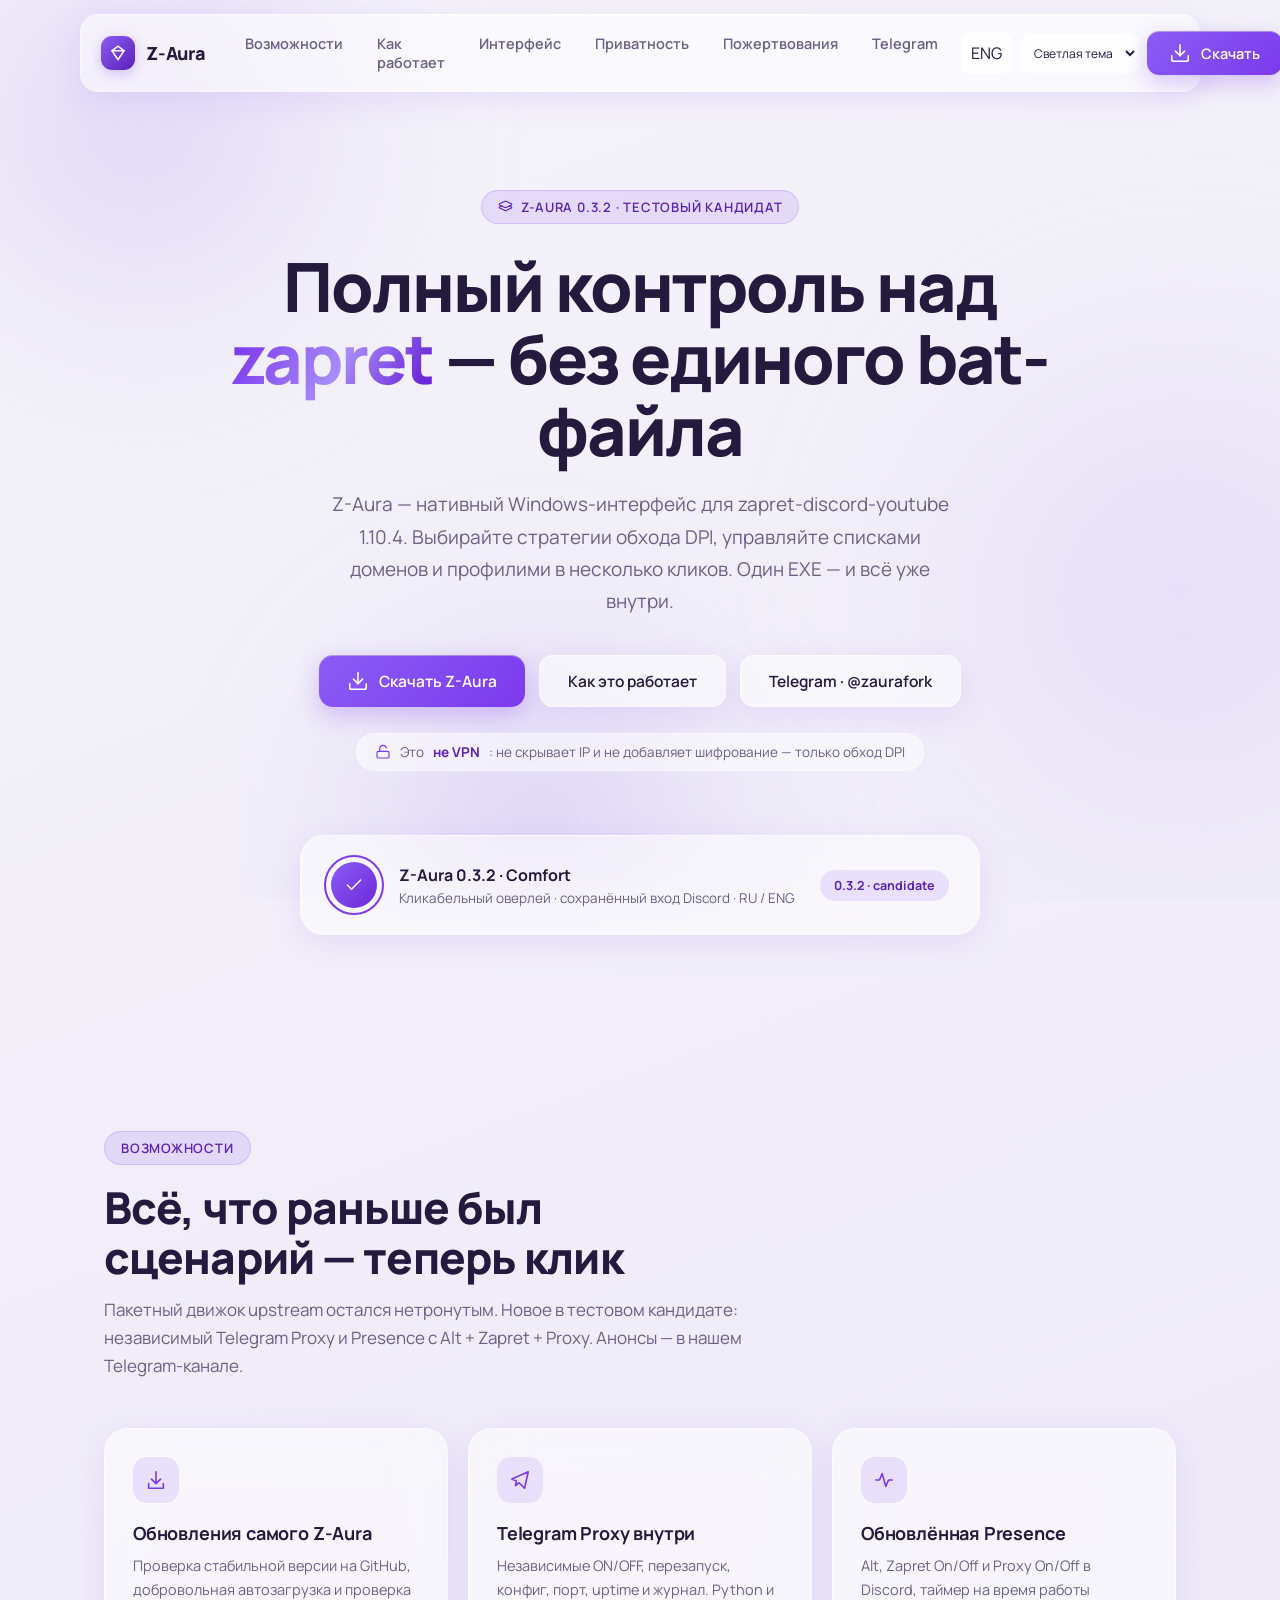
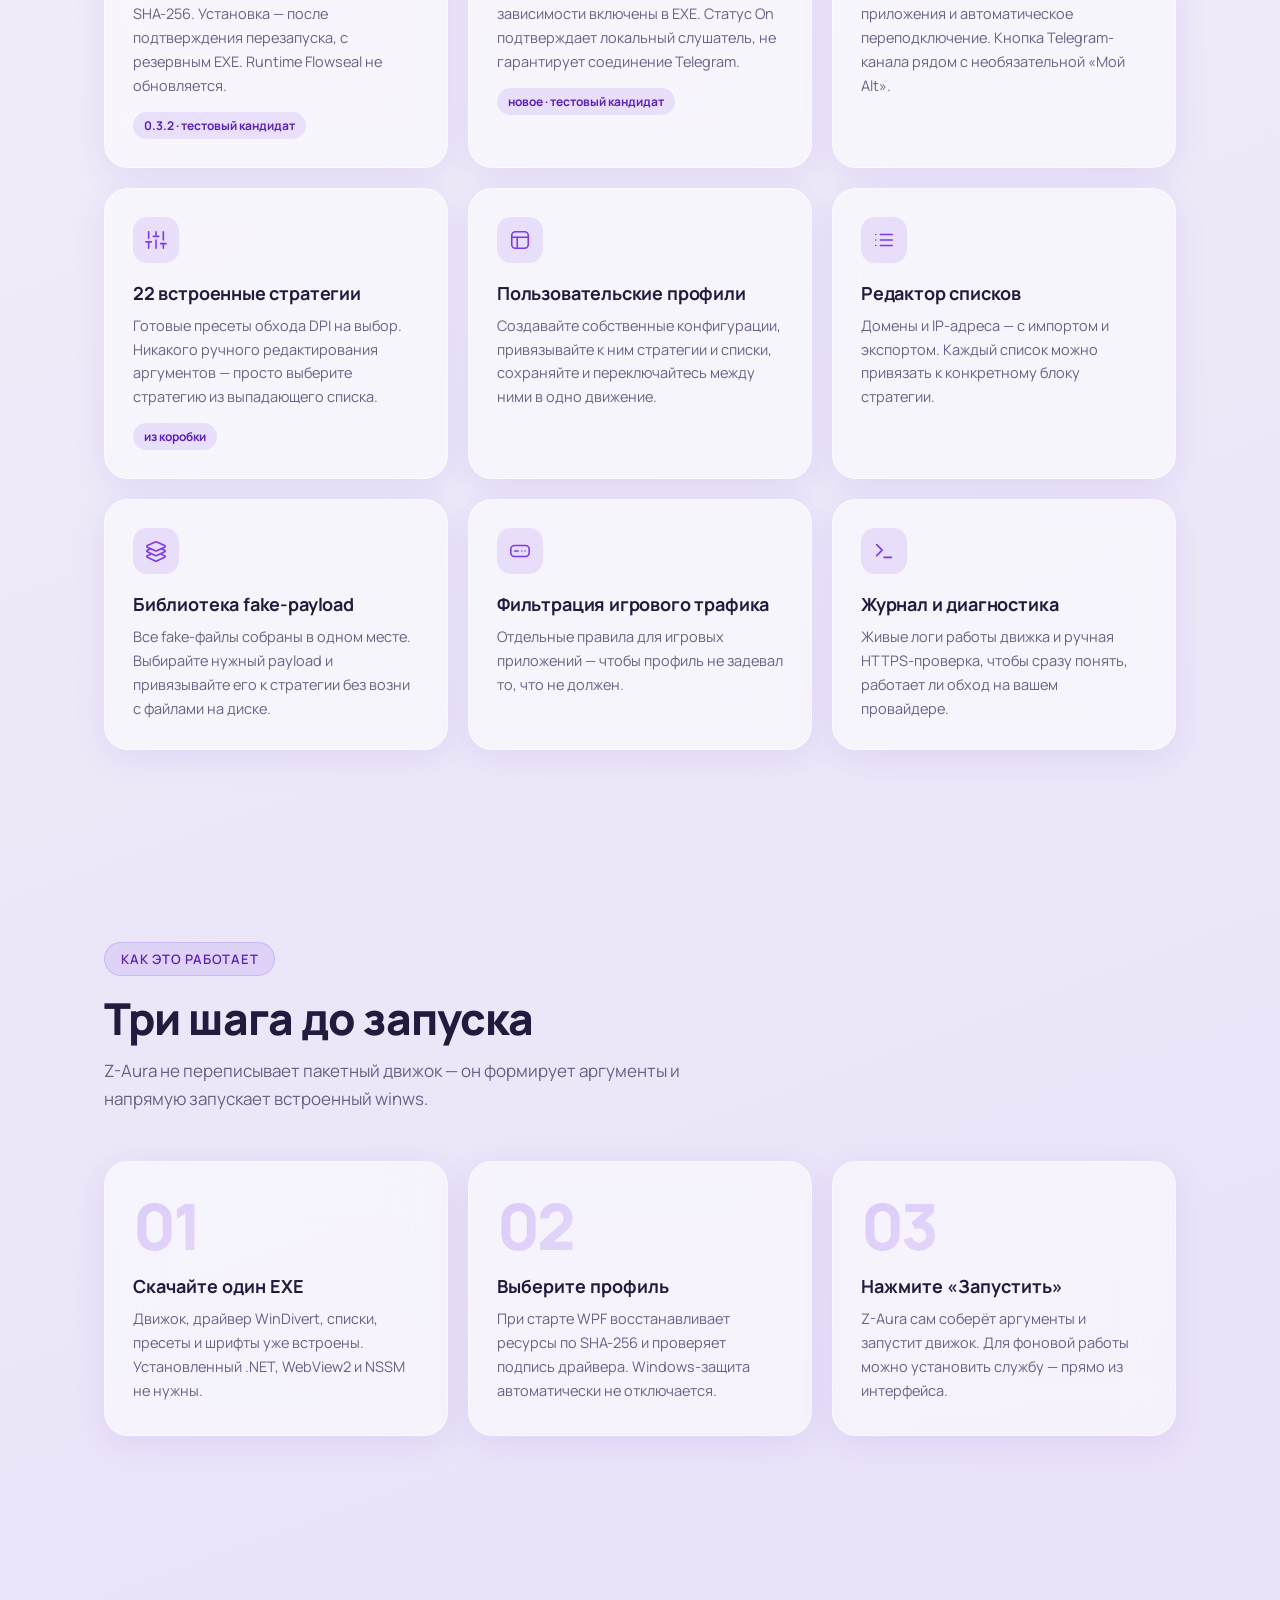
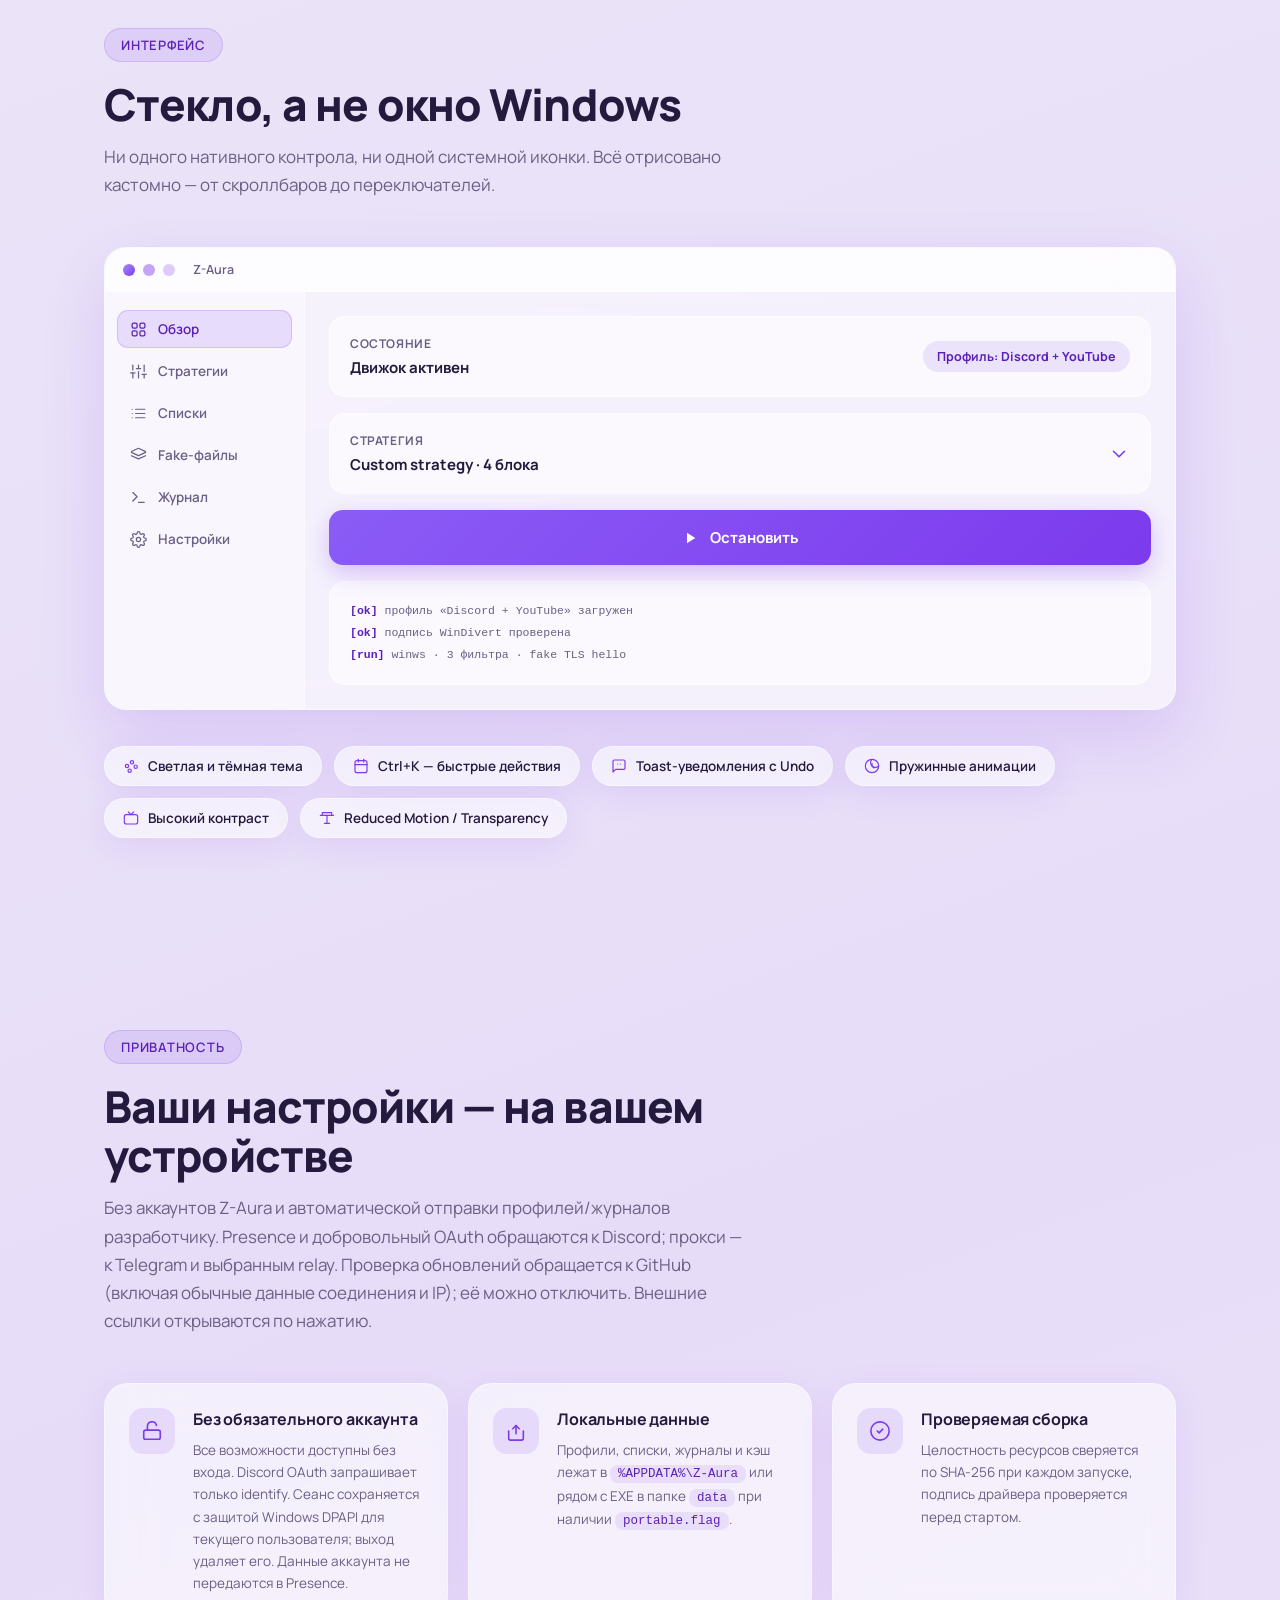
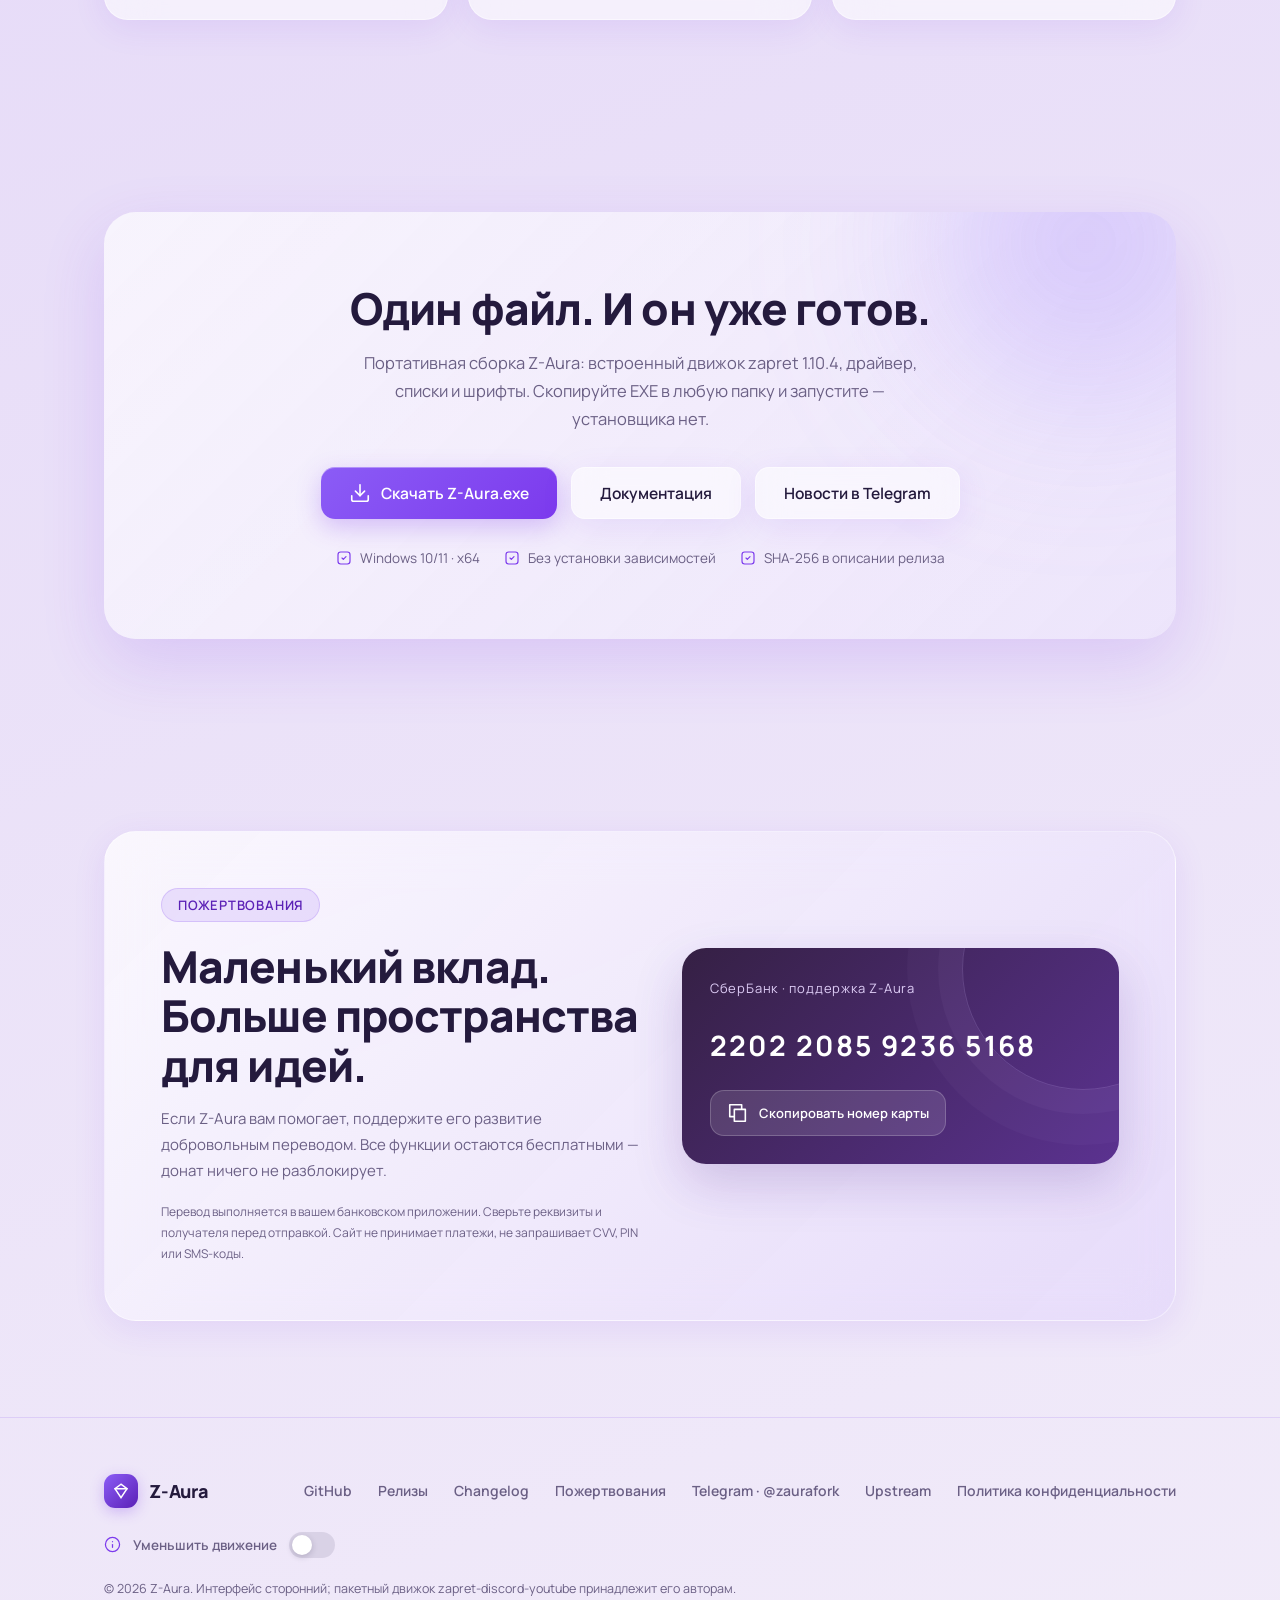
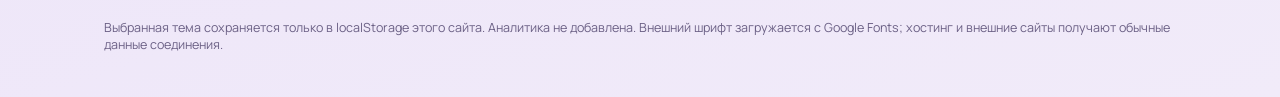
==== commit 1bd6f91d: "Add files via upload" ====
--- a/Z-Aura-GitHub/index.html
+++ b/Z-Aura-GitHub/index.html
@@ -10,6 +10,7 @@
 <link href="https://fonts.googleapis.com/css2?family=Manrope:wght@400;500;600;700;800&display=swap" rel="stylesheet">
 <style>
 :root{
+  color-scheme:light;
   --accent:#7C3AED;
   --accent-2:#A78BFA;
   --accent-deep:#5B21B6;
@@ -269,6 +270,17 @@
   .hero-status{grid-template-columns:auto 1fr;padding:20px}
   .hero-status .mini-pill{display:none}
 }
+html[data-theme="dark"]{color-scheme:dark;--text:#f3ecff;--muted:#c4b9d3;--accent:#b997ff;--accent-deep:#d0b3ff;--accent-soft:rgba(180,135,255,.16);--glass:rgba(40,33,49,.82);--glass-strong:rgba(48,39,59,.95);--glass-modal:#30273b;--stroke:rgba(205,176,239,.24);--shadow:0 8px 32px #0003;--shadow-lg:0 24px 64px #0005}
+html[data-theme="dark"] body{background:linear-gradient(160deg,#1c1825,#281e36 55%,#241b30)}
+html[data-theme="dark"] .hero h1 .grad{background-image:linear-gradient(120deg,#b997ff,#dfcaff,#c5a2ff)}
+html[data-theme="dark"] .hero-note,html[data-theme="dark"] .win-side,html[data-theme="dark"] .win-card{background:var(--glass)}
+html[data-theme="dark"] .dl,html[data-theme="dark"] .donate-panel{background:linear-gradient(135deg,#30273b,#3d2b50)}
+html[data-theme="dark"] .btn-glass:hover{background:var(--glass-strong)}
+.site-preferences{display:flex;align-items:center;gap:8px;flex-shrink:0}.site-preferences a,.site-preferences select{font:600 12px inherit;color:var(--text);background:var(--glass-strong);border:1px solid var(--stroke);border-radius:10px;padding:9px;text-decoration:none;min-height:36px}.site-preferences select{font-family:inherit;font-size:12px;max-width:124px}
+@media(max-width:640px){.nav{flex-wrap:wrap}.nav .btn-nav{padding:10px 14px}.site-preferences{margin-left:auto}.hero{padding-top:185px}}
+@media(prefers-reduced-motion:reduce){html{scroll-behavior:auto}.blob,.status-dot::before,.win-run::after{animation:none}.reveal{opacity:1;transform:none;transition:none}}
+@media(prefers-reduced-transparency:reduce){.glass,.btn-glass,.chip{background:var(--glass-modal);backdrop-filter:none}}
+@media(forced-colors:active){body,.glass,.dl,.donate-panel,.win-card{background:Canvas;color:CanvasText;box-shadow:none}.hero h1 .grad{background:none;-webkit-text-fill-color:CanvasText}.btn,.site-preferences a,.site-preferences select{border:1px solid ButtonText}}
 </style>
 </head>
 <body>
@@ -296,6 +308,7 @@
       <a href="#donate">Пожертвования</a>
       <a href="https://t.me/zaurafork" target="_blank" rel="noopener noreferrer">Telegram</a>
     </div>
+    <div class="site-preferences" aria-label="Язык и оформление"><a href="index.en.html" lang="en" data-language-link>ENG</a><select data-theme-switch aria-label="Тема сайта"><option value="light">Светлая тема</option><option value="dark">Тёмная тема</option></select></div>
     <a class="btn btn-primary btn-nav" href="https://github.com/dopebeanie/Z-Aura/releases/latest/download/Z-Aura.exe" title="Скачать Z-Aura.exe из последнего опубликованного GitHub Release">
       <svg class="icon" viewBox="0 0 24 24"><path d="M21 15v4a2 2 0 0 1-2 2H5a2 2 0 0 1-2-2v-4"/><path d="m7 10 5 5 5-5"/><path d="M12 15V3"/></svg>
       Скачать
@@ -308,7 +321,7 @@
   <div class="wrap">
     <span class="eyebrow reveal">
       <svg class="icon" style="width:15px;height:15px" viewBox="0 0 24 24"><path d="m12.83 2.18a2 2 0 0 0-1.66 0L2.6 6.08a1 1 0 0 0 0 1.83l8.58 3.91a2 2 0 0 0 1.66 0l8.58-3.9a1 1 0 0 0 0-1.83Z"/><path d="m6.08 9.5-3.5 1.6a1 1 0 0 0 0 1.81l8.6 3.91a2 2 0 0 0 1.65 0l8.58-3.9a1 1 0 0 0 0-1.83l-3.5-1.59"/></svg>
-      Z-Aura 0.3.1 · тестовый кандидат
+      Z-Aura 0.3.2 · тестовый кандидат
     </span>
     <h1 class="reveal">Полный контроль над <span class="grad">zapret</span> — без единого bat-файла</h1>
     <p class="lead reveal">
@@ -336,10 +349,10 @@
         <svg class="icon" viewBox="0 0 24 24"><path d="M20 6 9 17l-5-5"/></svg>
       </span>
       <div>
-        <div class="st-title">Z-Aura 0.3.1 · Update</div>
-        <div class="st-sub">Обновления приложения · Discord Return · визуальные детали</div>
-      </div>
-      <span class="mini-pill">0.3.1 · candidate</span>
+        <div class="st-title">Z-Aura 0.3.2 · Comfort</div>
+        <div class="st-sub">Кликабельный оверлей · сохранённый вход Discord · RU / ENG</div>
+      </div>
+      <span class="mini-pill">0.3.2 · candidate</span>
     </div>
   </div>
 </section>
@@ -357,7 +370,7 @@
         <span class="ico"><svg class="icon" viewBox="0 0 24 24"><path d="M12 3v13m-5-5 5 5 5-5M4 16v5h16v-5"/></svg></span>
         <h3>Обновления самого Z-Aura</h3>
         <p>Проверка стабильной версии на GitHub, добровольная автозагрузка и проверка SHA-256. Установка — после подтверждения перезапуска, с резервным EXE. Runtime Flowseal не обновляется.</p>
-        <span class="tag">0.3.1 · тестовый кандидат</span>
+        <span class="tag">0.3.2 · тестовый кандидат</span>
       </div>
       <div class="card glass reveal">
         <span class="ico"><svg class="icon" viewBox="0 0 24 24"><path d="m3 11 18-8-4 18-6-6-4 3 1-5Z"/></svg></span>
@@ -532,7 +545,7 @@
         <span class="ico"><svg class="icon" viewBox="0 0 24 24"><rect x="3" y="11" width="18" height="10" rx="2"/><path d="M7 11V7a5 5 0 0 1 9.9-1"/></svg></span>
         <div>
           <h3>Без обязательного аккаунта</h3>
-          <p>Все возможности доступны без входа. Необязательный Discord OAuth запрашивает только identify; профиль и токен остаются в памяти, не отправляются в Presence.</p>
+          <p>Все возможности доступны без входа. Discord OAuth запрашивает только identify. Сеанс сохраняется с защитой Windows DPAPI для текущего пользователя; выход удаляет его. Данные аккаунта не передаются в Presence.</p>
         </div>
       </div>
       <div class="card glass reveal">
@@ -616,6 +629,7 @@
         <a href="#donate">Пожертвования</a>
         <a href="https://t.me/zaurafork" target="_blank" rel="noopener noreferrer">Telegram · @zaurafork</a>
         <a href="https://github.com/Flowseal/zapret-discord-youtube" rel="noopener">Upstream</a>
+        <a href="https://dopebeanie.github.io/cl3j1hdh7dbb2dzx/privacy.html" rel="noreferrer">Политика конфиденциальности</a>
       </nav>
       <div class="a11y">
         <svg class="icon" style="width:17px;height:17px;color:var(--accent)" viewBox="0 0 24 24"><circle cx="12" cy="12" r="10"/><path d="M12 16v-4"/><path d="M12 8h.01"/></svg>
@@ -624,9 +638,11 @@
       </div>
     </div>
     <p class="copy">© 2026 Z-Aura. Интерфейс сторонний; пакетный движок zapret-discord-youtube принадлежит его авторам.</p>
+    <p class="copy">Выбранная тема сохраняется только в localStorage этого сайта. Аналитика не добавлена. Внешний шрифт загружается с Google Fonts; хостинг и внешние сайты получают обычные данные соединения.</p>
   </div>
 </footer>
 
+<script src="assets/preferences.js"></script>
 <script>
 (function(){
   var copyDonation = document.getElementById('copy-donation');
@@ -634,11 +650,11 @@
     var status = document.getElementById('donation-status');
     try {
       await navigator.clipboard.writeText(document.getElementById('donation-number').textContent.trim());
-      status.textContent = 'Номер карты скопирован. Проверьте получателя в банковском приложении.';
+      status.textContent = document.documentElement.lang === 'en' ? 'Card number copied. Verify the recipient in your banking app.' : 'Номер карты скопирован. Проверьте получателя в банковском приложении.';
     } catch (_) {
       var range = document.createRange(); range.selectNodeContents(document.getElementById('donation-number'));
       var selection = window.getSelection(); selection.removeAllRanges(); selection.addRange(range);
-      status.textContent = 'Номер выделен. Скопируйте его вручную.';
+      status.textContent = document.documentElement.lang === 'en' ? 'Number selected. Copy it manually.' : 'Номер выделен. Скопируйте его вручную.';
     }
   });
   // Stagger-появление блоков
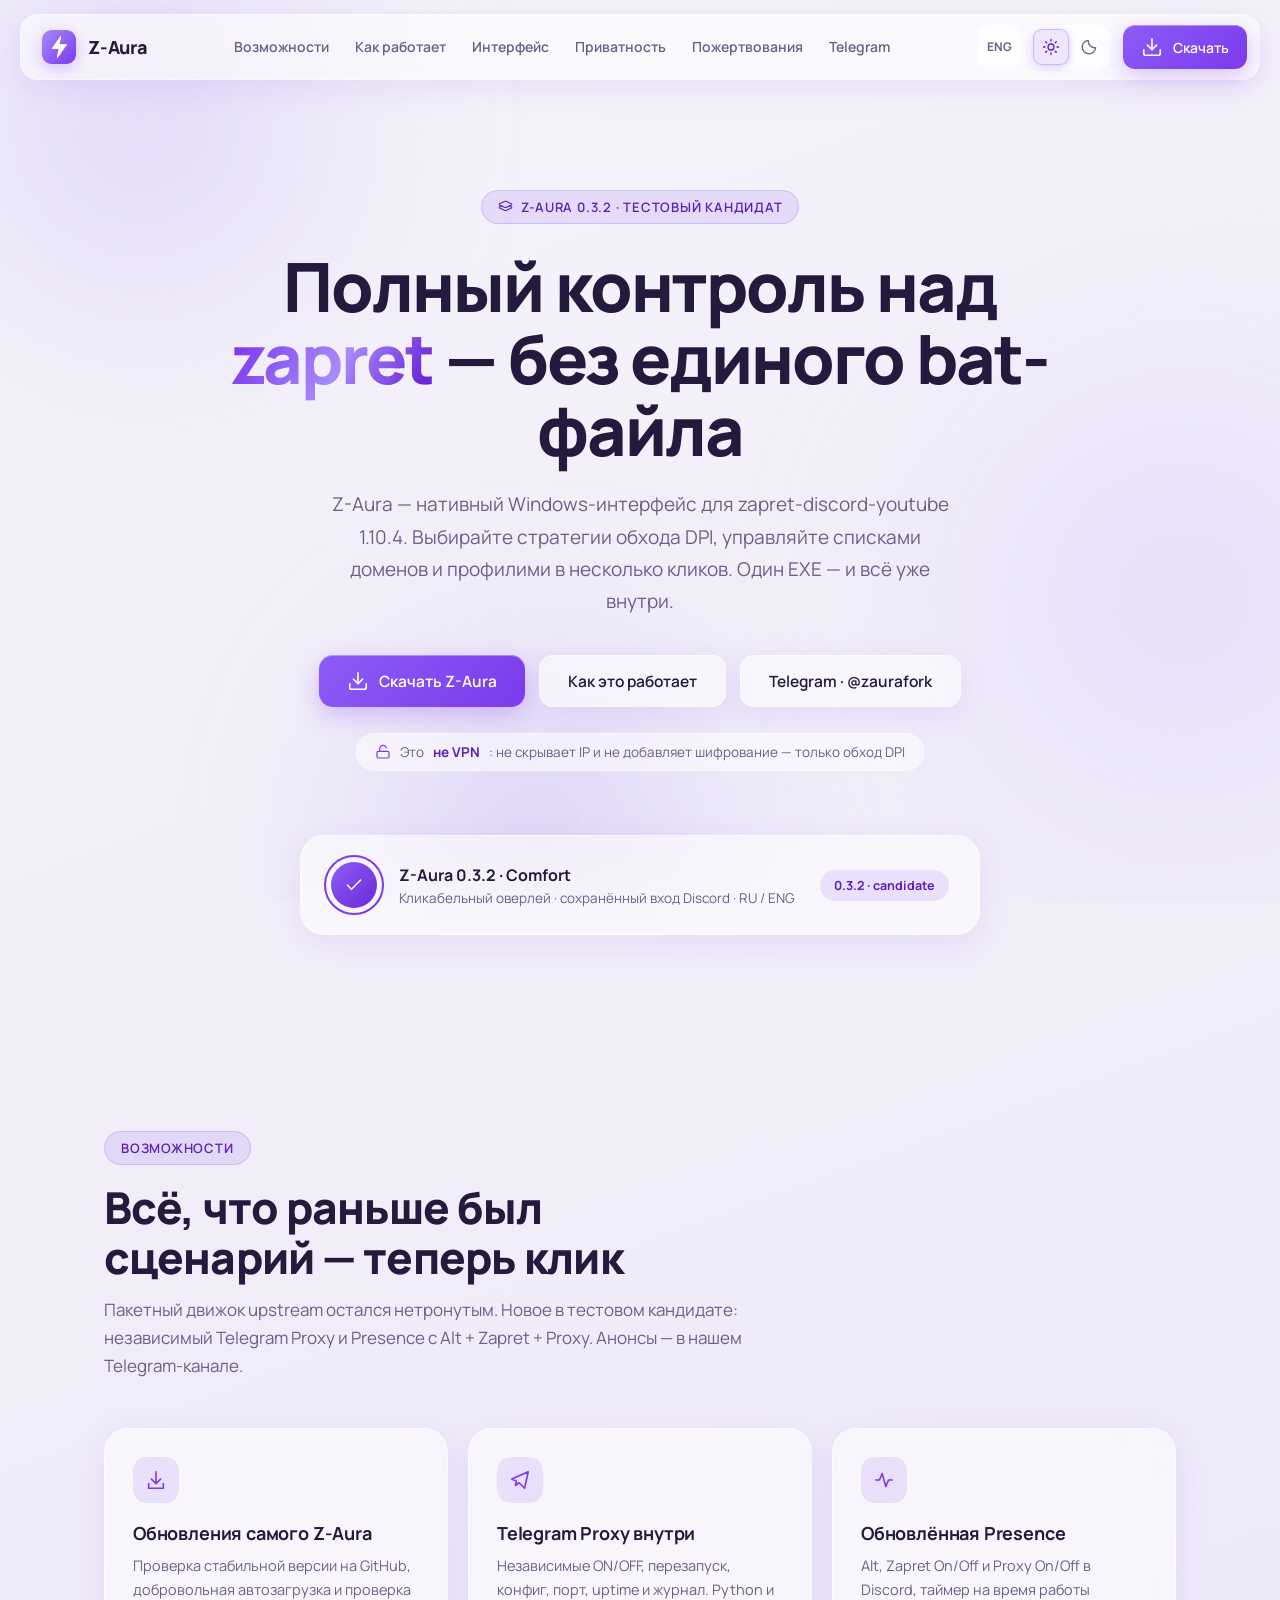
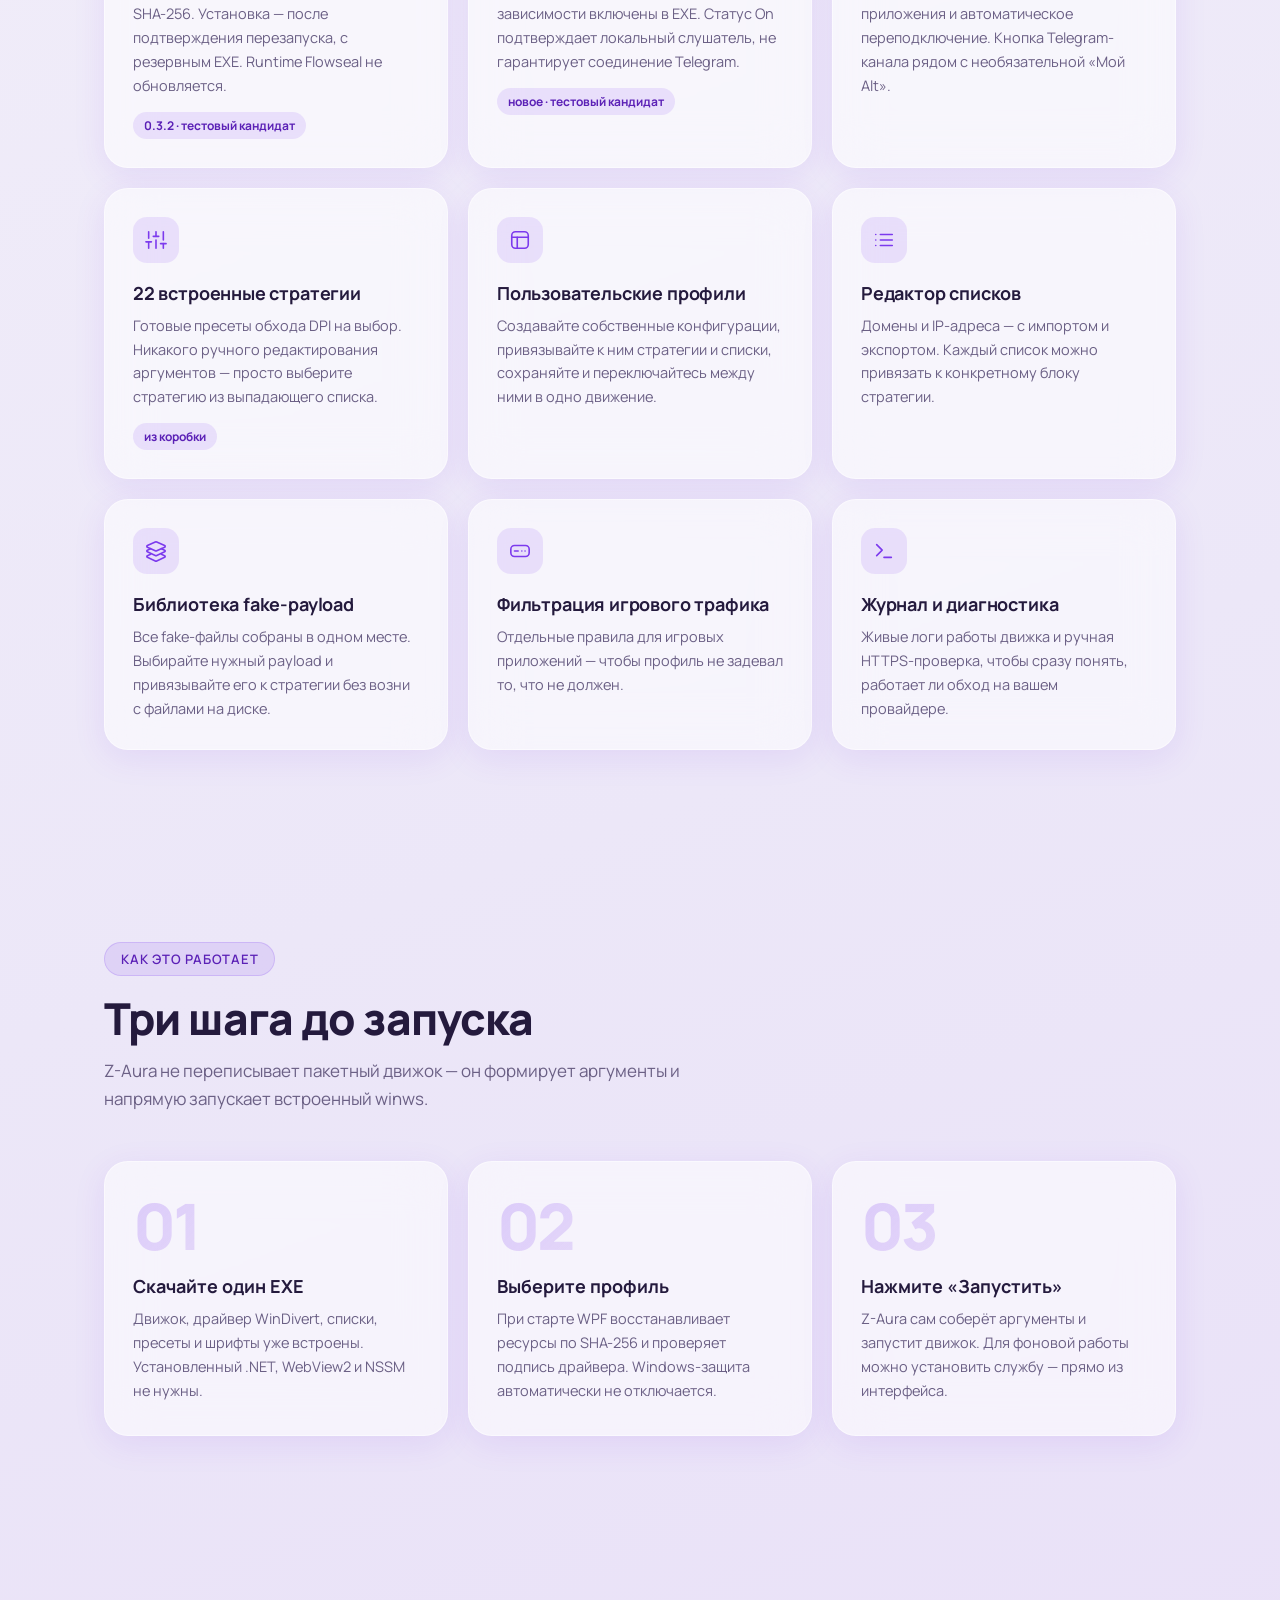
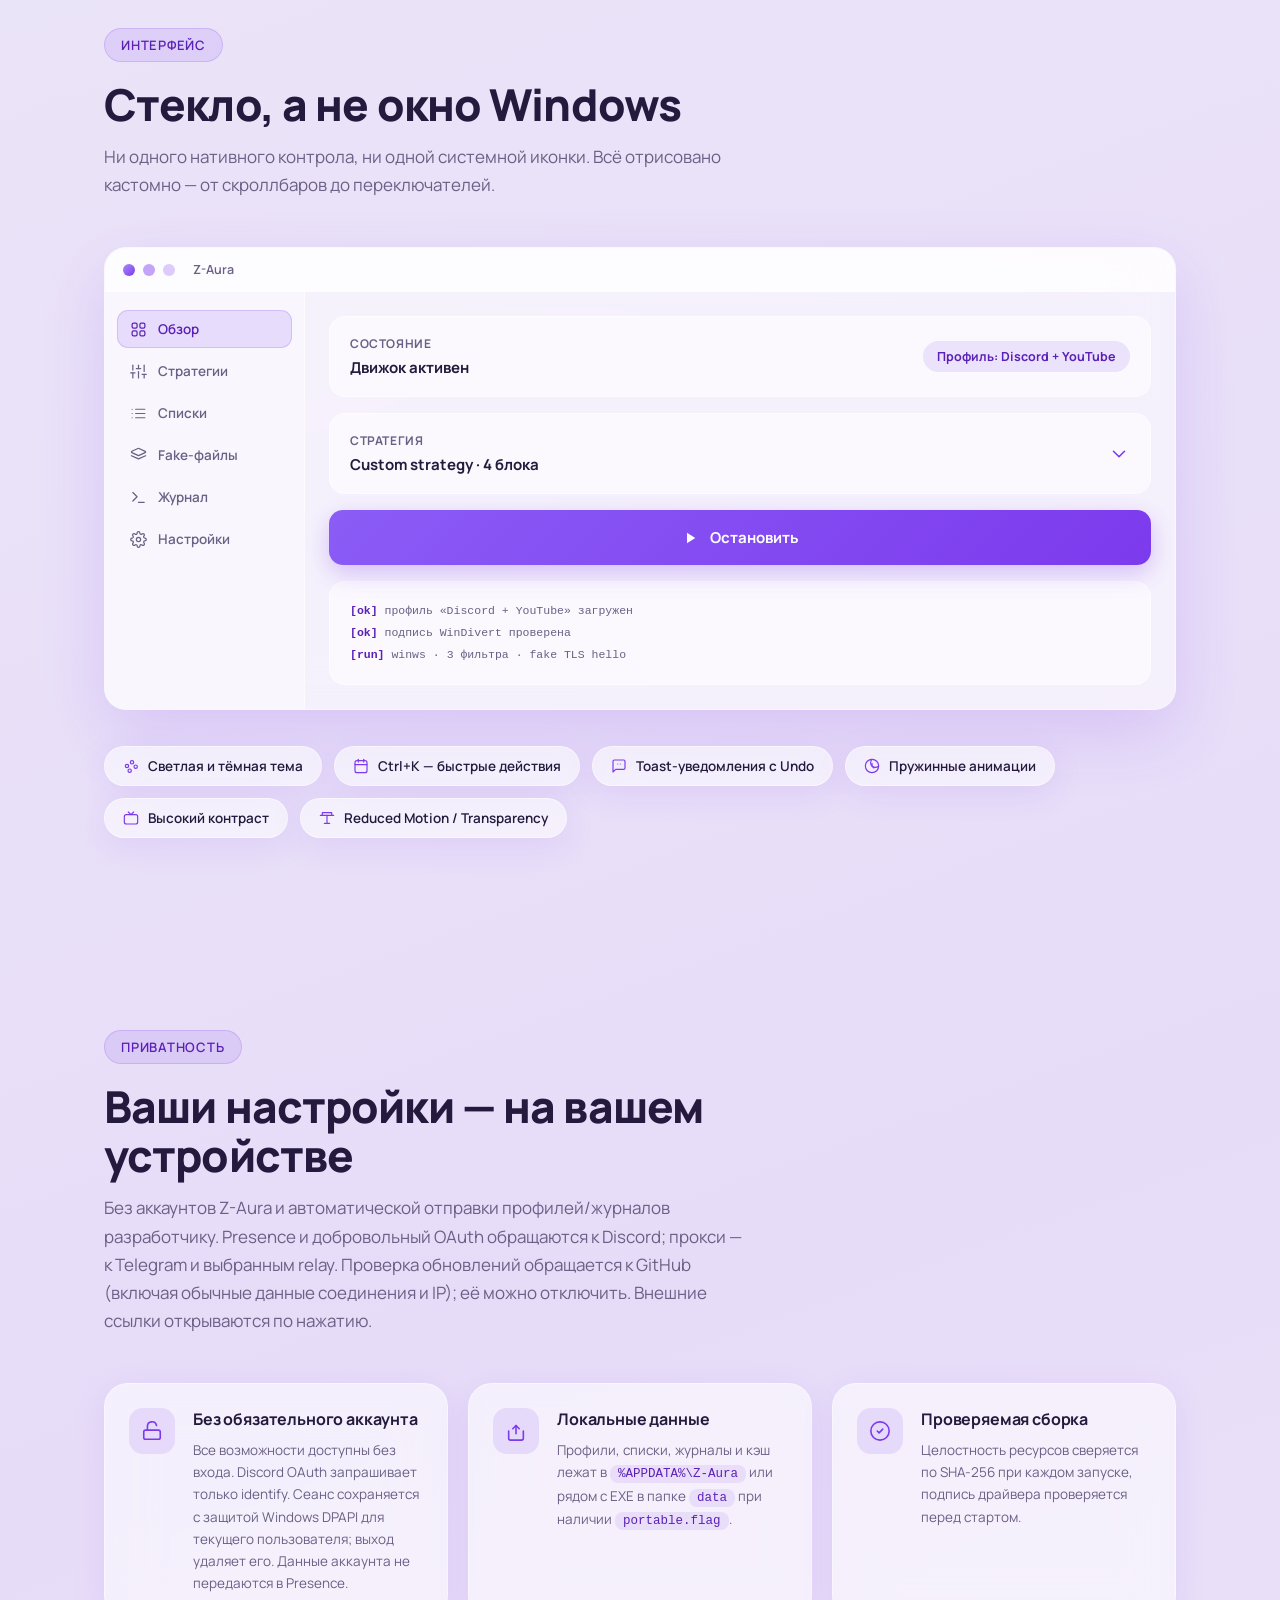
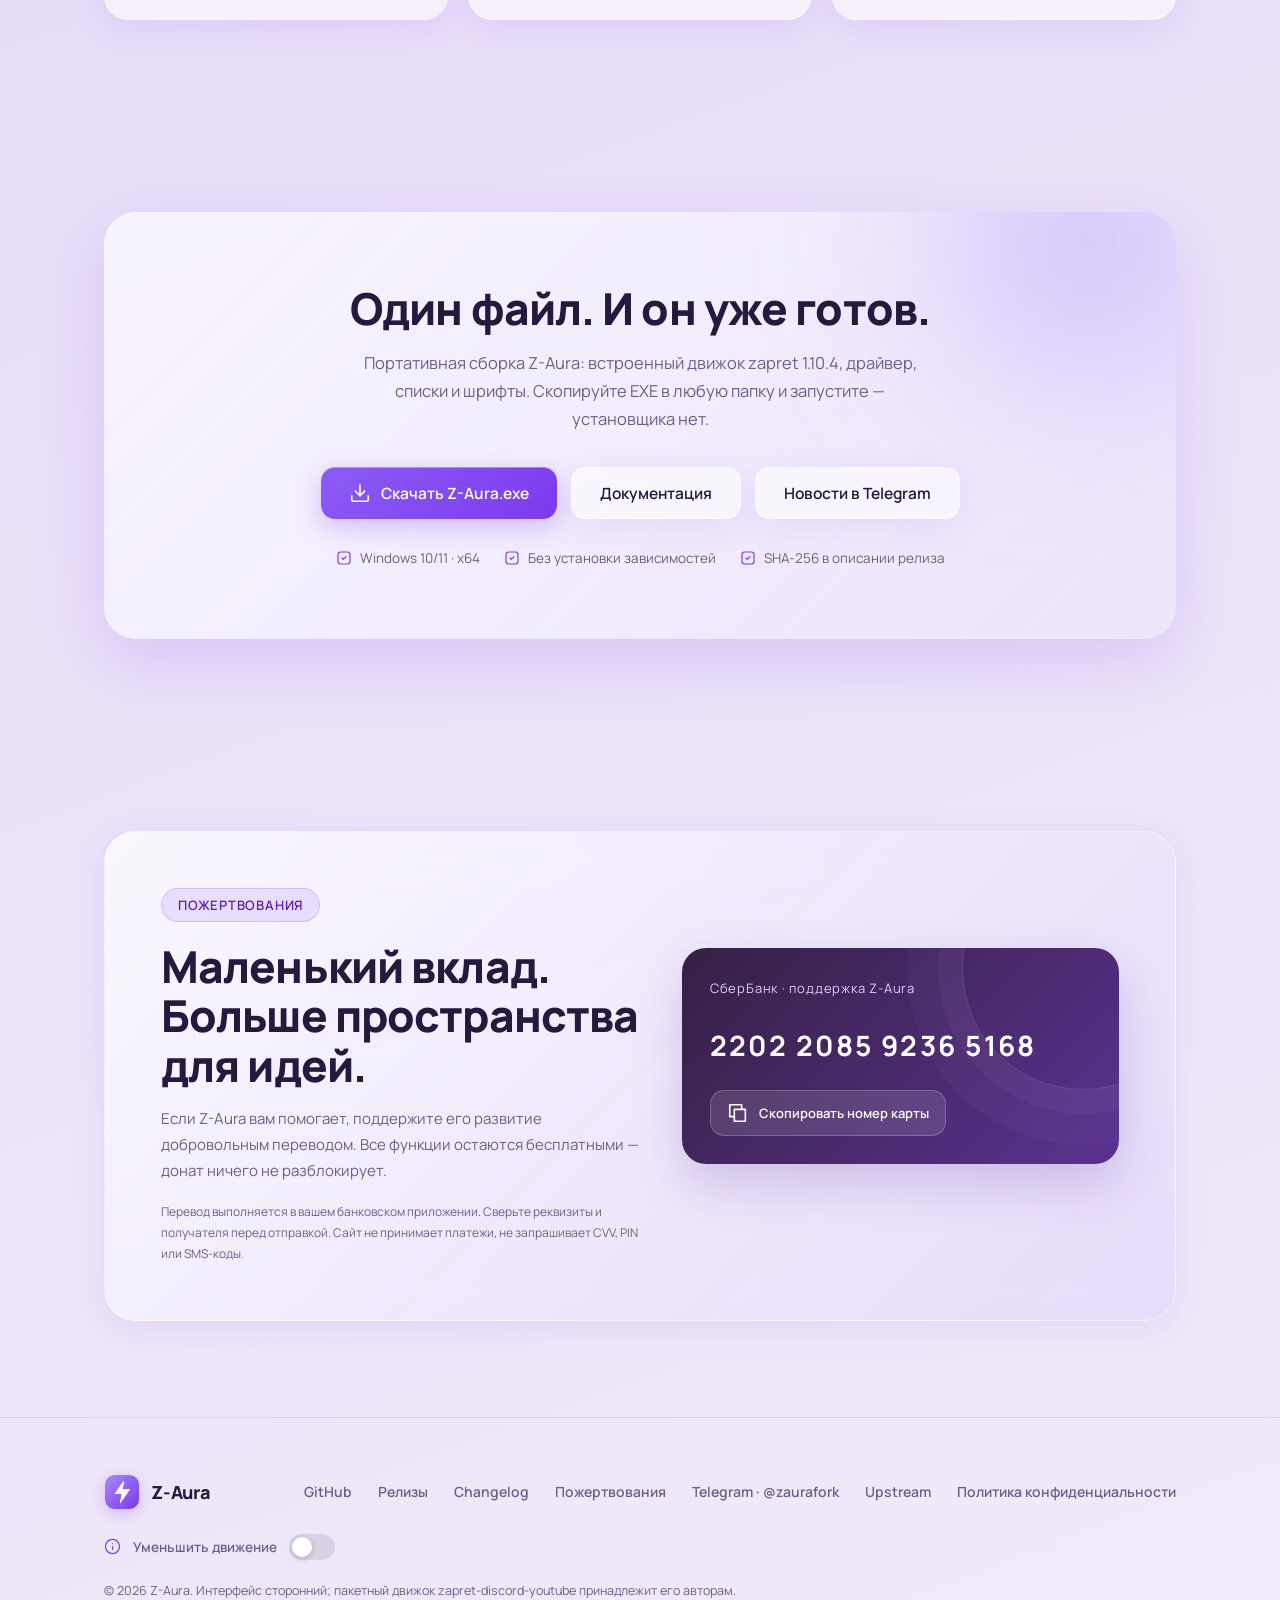
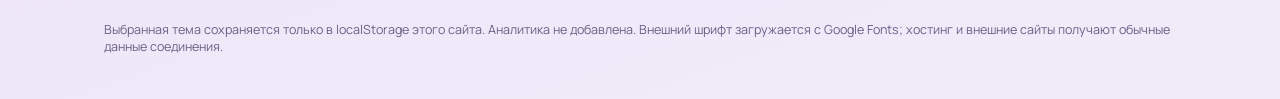
==== commit 9206af85: "Add files via upload" ====
--- a/Z-Aura-GitHub/index.html
+++ b/Z-Aura-GitHub/index.html
@@ -5,6 +5,8 @@
 <meta name="viewport" content="width=device-width, initial-scale=1.0">
 <title>Z-Aura — нативный интерфейс для zapret</title>
 <meta name="description" content="Z-Aura — Windows-интерфейс для zapret-discord-youtube. Стратегии обхода DPI, профили, редактор списков и fake-файлы без bat-файлов.">
+<link rel="icon" type="image/png" href="assets/logo.png">
+<link rel="apple-touch-icon" href="assets/logo.png">
 <link rel="preconnect" href="https://fonts.googleapis.com">
 <link rel="preconnect" href="https://fonts.gstatic.com" crossorigin>
 <link href="https://fonts.googleapis.com/css2?family=Manrope:wght@400;500;600;700;800&display=swap" rel="stylesheet">
@@ -24,13 +26,15 @@
   --stroke:rgba(255,255,255,.45);
   --shadow:0 8px 32px rgba(124,58,237,.10);
   --shadow-lg:0 24px 64px rgba(124,58,237,.16);
+  --scroll-thumb:rgba(124,58,237,.35);
+  --scroll-hover:rgba(124,58,237,.6);
   --spring:cubic-bezier(.34,1.56,.64,1);
   --ease:cubic-bezier(.22,1,.36,1);
   --radius:24px;
 }
 *{margin:0;padding:0;box-sizing:border-box}
 ::selection{background:var(--accent-glow);color:var(--accent-deep)}
-html{scroll-behavior:smooth}
+html{scroll-behavior:smooth;scrollbar-width:thin;scrollbar-color:var(--scroll-thumb) transparent}
 body{
   font-family:'Manrope','Inter',-apple-system,'Segoe UI',sans-serif;
   color:var(--text);
@@ -39,10 +43,13 @@
   overflow-x:hidden;
   -webkit-font-smoothing:antialiased;
 }
-::-webkit-scrollbar{width:8px;height:8px}
+::-webkit-scrollbar{width:10px;height:10px}
 ::-webkit-scrollbar-track{background:transparent}
-::-webkit-scrollbar-thumb{background:rgba(124,58,237,.22);border-radius:4px;transition:background .3s}
-::-webkit-scrollbar-thumb:hover{background:rgba(124,58,237,.45)}
+::-webkit-scrollbar-thumb{background:var(--scroll-thumb);border:2px solid transparent;background-clip:padding-box;border-radius:999px}
+::-webkit-scrollbar-thumb:hover{background-color:var(--scroll-hover)}
+::-webkit-scrollbar-corner{background:transparent}
+::-webkit-scrollbar-button{display:none;width:0;height:0}
+@supports selector(::-webkit-scrollbar){html{scrollbar-width:auto;scrollbar-color:auto}}
 :focus-visible{outline:2px solid var(--accent);outline-offset:3px;border-radius:8px;box-shadow:0 0 0 6px var(--accent-glow)}
 
 /* ---------- Фон: анимированные блобы ---------- */
@@ -98,19 +105,22 @@
 
 /* ---------- Навигация ---------- */
 .nav-outer{position:fixed;top:14px;left:0;right:0;z-index:100;padding:0 20px}
-.nav{max-width:1120px;margin:0 auto;border-radius:18px;padding:10px 12px 10px 20px;display:flex;align-items:center;gap:8px}
+.nav{max-width:1240px;margin:0 auto;border-radius:18px;padding:10px 12px 10px 20px;display:grid;grid-template-columns:auto minmax(0,1fr) auto auto;align-items:center;gap:12px}
 .logo{display:flex;align-items:center;gap:11px;font-weight:800;font-size:18px;letter-spacing:-.01em;text-decoration:none;color:var(--text);white-space:nowrap;flex-shrink:0}
-.logo-mark{width:34px;height:34px;border-radius:11px;background:linear-gradient(135deg,#8B5CF6,#5B21B6);display:grid;place-items:center;box-shadow:0 4px 14px var(--accent-glow)}
-.logo-mark svg{width:18px;height:18px;stroke:#fff;stroke-width:2;stroke-linecap:round;fill:none}
-.nav-links{display:flex;gap:4px;margin-left:16px;margin-right:auto}
+.logo-mark{display:block;width:36px;height:36px;object-fit:contain;flex:none;filter:drop-shadow(0 4px 8px var(--accent-glow))}
+.nav-links{display:flex;align-items:center;justify-content:center;gap:2px;min-width:0}
 .nav-links a{
-  text-decoration:none;color:var(--muted);font-size:14.5px;font-weight:600;
-  padding:9px 15px;border-radius:11px;transition:all .35s var(--ease);
+  text-decoration:none;color:var(--muted);font-size:14px;font-weight:600;white-space:nowrap;line-height:1.4;
+  padding:11px 12px;border-radius:11px;transition:color .25s var(--ease),background .25s var(--ease);
 }
 .nav-links a:hover{color:var(--accent-deep);background:rgba(124,58,237,.09)}
 .nav-links a.active{color:var(--accent-deep);background:rgba(124,58,237,.13);box-shadow:inset 0 0 0 1px rgba(124,58,237,.16)}
-.btn-nav{padding:11px 22px;font-size:14.5px;border-radius:12px;margin-left:auto;flex-shrink:0}
-@media(max-width:1100px){.nav-links a{display:none}.nav-links a[href="#donate"],.nav-links a[href="https://t.me/zaurafork"]{display:block}}
+.btn-nav{padding:11px 18px;font-size:14px;border-radius:12px;justify-content:center;white-space:nowrap;min-height:44px}
+@media(max-width:1180px){
+  .nav{grid-template-columns:minmax(0,1fr) auto auto}
+  .nav-links{grid-column:1/-1;grid-row:2;flex-wrap:wrap;border-top:1px solid var(--stroke);padding-top:8px}
+  .hero{padding-top:220px}
+}
 
 /* ---------- Hero ---------- */
 .hero{padding:190px 0 100px;text-align:center}
@@ -143,7 +153,7 @@
 .mini-pill{font-size:12.5px;font-weight:700;color:var(--accent-deep);background:var(--accent-soft);border-radius:999px;padding:7px 14px;white-space:nowrap}
 
 /* ---------- Карточки возможностей ---------- */
-.grid{display:grid;grid-template-columns:repeat(auto-fit,minmax(310px,1fr));gap:20px}
+.grid{display:grid;grid-template-columns:repeat(auto-fit,minmax(min(100%,310px),1fr));gap:20px}
 .card{border-radius:var(--radius);padding:28px;transition:transform .5s var(--spring),box-shadow .5s var(--ease)}
 .card:hover{transform:translateY(-5px);box-shadow:var(--shadow-lg)}
 .card .ico{width:46px;height:46px;border-radius:14px;background:var(--accent-soft);display:grid;place-items:center;color:var(--accent);margin-bottom:18px;transition:transform .5s var(--spring)}
@@ -153,7 +163,7 @@
 .card .tag{display:inline-block;margin-top:14px;font-size:12px;font-weight:700;color:var(--accent-deep);background:var(--accent-soft);padding:5px 11px;border-radius:999px}
 
 /* ---------- Шаги ---------- */
-.steps{display:grid;grid-template-columns:repeat(auto-fit,minmax(280px,1fr));gap:20px}
+.steps{display:grid;grid-template-columns:repeat(auto-fit,minmax(min(100%,280px),1fr));gap:20px}
 .step{border-radius:var(--radius);padding:32px 28px;position:relative;overflow:hidden}
 .step .num{
   font-size:64px;font-weight:800;line-height:1;letter-spacing:-.04em;
@@ -173,7 +183,7 @@
 .win-btn-2{background:rgba(124,58,237,.45)}
 .win-btn-3{background:rgba(124,58,237,.25)}
 .win-title{margin-left:10px;font-size:12.5px;font-weight:600;color:var(--muted)}
-.win-body{display:grid;grid-template-columns:200px 1fr;min-height:380px}
+.win-body{display:grid;grid-template-columns:200px minmax(0,1fr);min-height:380px}
 .win-side{padding:18px 12px;border-right:1px solid var(--stroke);background:rgba(255,255,255,.35);display:flex;flex-direction:column;gap:4px}
 .win-nav{display:flex;align-items:center;gap:11px;padding:10px 13px;border-radius:11px;font-size:13.5px;font-weight:600;color:var(--muted);cursor:pointer;transition:all .35s var(--ease)}
 .win-nav .icon{width:17px;height:17px}
@@ -259,14 +269,22 @@
 html.reduce-motion .btn,html.reduce-motion .card,html.reduce-motion .chip,html.reduce-motion .switch::after{transition-duration:.1s}
 
 @media (max-width:900px){
-  .win-body{grid-template-columns:1fr}
+  .win-body{grid-template-columns:minmax(0,1fr)}
   .win-side{flex-direction:row;overflow-x:auto;border-right:none;border-bottom:1px solid var(--stroke)}
   .win-nav{white-space:nowrap}
   section{padding:72px 0}
 }
 @media (max-width:640px){
-  .nav-links{display:none}
-  .hero{padding:140px 0 72px}
+  .nav-outer{padding:0 12px;top:10px}
+  .nav{grid-template-columns:minmax(0,1fr) auto;padding:12px;gap:8px}
+  .nav-links{gap:2px}
+  .nav-links a{font-size:12px;padding:8px 9px}
+  .nav .btn-nav{grid-column:1/-1;grid-row:3}
+  .win-main{min-width:0;padding:16px}
+  .win-card .row{flex-wrap:wrap}
+  .win-card .mini-pill{max-width:100%;white-space:normal}
+  .win-log{overflow-wrap:anywhere}
+  .hero{padding:260px 0 72px}
   .hero-status{grid-template-columns:auto 1fr;padding:20px}
   .hero-status .mini-pill{display:none}
 }
@@ -276,11 +294,22 @@
 html[data-theme="dark"] .hero-note,html[data-theme="dark"] .win-side,html[data-theme="dark"] .win-card{background:var(--glass)}
 html[data-theme="dark"] .dl,html[data-theme="dark"] .donate-panel{background:linear-gradient(135deg,#30273b,#3d2b50)}
 html[data-theme="dark"] .btn-glass:hover{background:var(--glass-strong)}
-.site-preferences{display:flex;align-items:center;gap:8px;flex-shrink:0}.site-preferences a,.site-preferences select{font:600 12px inherit;color:var(--text);background:var(--glass-strong);border:1px solid var(--stroke);border-radius:10px;padding:9px;text-decoration:none;min-height:36px}.site-preferences select{font-family:inherit;font-size:12px;max-width:124px}
-@media(max-width:640px){.nav{flex-wrap:wrap}.nav .btn-nav{padding:10px 14px}.site-preferences{margin-left:auto}.hero{padding-top:185px}}
-@media(prefers-reduced-motion:reduce){html{scroll-behavior:auto}.blob,.status-dot::before,.win-run::after{animation:none}.reveal{opacity:1;transform:none;transition:none}}
+html[data-theme="dark"]{--scroll-thumb:rgba(200,168,255,.4);--scroll-hover:rgba(200,168,255,.7)}
+.site-preferences{display:flex;align-items:center;gap:8px;justify-self:end}
+.site-preferences [data-language-link]{display:grid;place-items:center;min-width:44px;min-height:44px;padding:8px;font-family:inherit;font-size:12px;font-weight:700;line-height:1;color:var(--muted);background:var(--glass-strong);border:1px solid var(--stroke);border-radius:12px;text-decoration:none;transition:background .2s,color .2s}
+.site-preferences [data-language-link]:hover{color:var(--accent-deep);background:var(--accent-soft)}
+.theme-picker{display:flex;gap:2px;padding:3px;border:1px solid var(--stroke);border-radius:13px;background:var(--glass-strong)}
+.theme-picker button{appearance:none;position:relative;display:grid;place-items:center;width:36px;height:36px;padding:0;border:1px solid transparent;border-radius:9px;background:transparent;color:var(--muted);cursor:pointer;transition:background .2s,color .2s,box-shadow .2s}
+.theme-picker .icon{width:18px;height:18px;pointer-events:none}
+.theme-picker button::after{content:attr(aria-label);position:absolute;top:calc(100% + 10px);right:0;z-index:5;width:max-content;padding:8px 10px;border:1px solid var(--stroke);border-radius:10px;background:var(--glass-modal);color:var(--text);box-shadow:var(--shadow);font:600 12px/1.4 'Manrope',sans-serif;opacity:0;visibility:hidden;pointer-events:none}
+.theme-picker button:not(:disabled):hover::after,.theme-picker button:focus-visible::after{opacity:1;visibility:visible}
+.theme-picker button:hover{color:var(--accent-deep);background:var(--accent-soft)}
+.theme-picker button[aria-checked="true"]{color:var(--accent-deep);background:var(--accent-soft);border-color:var(--accent-glow);box-shadow:0 2px 8px var(--accent-glow)}
+.theme-picker button:disabled{cursor:default;opacity:.55}
+html.reduce-motion .theme-picker button,html.reduce-motion .site-preferences a{transition:none}
+@media(prefers-reduced-motion:reduce){html{scroll-behavior:auto}.blob,.status-dot::before,.win-run::after{animation:none}.reveal{opacity:1;transform:none;transition:none}.theme-picker button,.site-preferences a,.nav-links a{transition:none}}
 @media(prefers-reduced-transparency:reduce){.glass,.btn-glass,.chip{background:var(--glass-modal);backdrop-filter:none}}
-@media(forced-colors:active){body,.glass,.dl,.donate-panel,.win-card{background:Canvas;color:CanvasText;box-shadow:none}.hero h1 .grad{background:none;-webkit-text-fill-color:CanvasText}.btn,.site-preferences a,.site-preferences select{border:1px solid ButtonText}}
+@media(forced-colors:active){html{scrollbar-color:auto}body,.glass,.dl,.donate-panel,.win-card{background:Canvas;color:CanvasText;box-shadow:none}.hero h1 .grad{background:none;-webkit-text-fill-color:CanvasText}.btn,.site-preferences a,.theme-picker{border:1px solid ButtonText}.theme-picker button{color:ButtonText;box-shadow:none}.theme-picker button[aria-checked="true"]{border:2px solid Highlight;color:Highlight}}
 </style>
 </head>
 <body>
@@ -295,9 +324,7 @@
 <div class="nav-outer">
   <nav class="nav glass" aria-label="Основная навигация">
     <a class="logo" href="#top" aria-label="Z-Aura — на главную">
-      <span class="logo-mark" aria-hidden="true">
-        <svg viewBox="0 0 24 24"><path d="M12 3 4 9l8 12 8-12-8-6Z"/><path d="M4 9h16"/></svg>
-      </span>
+      <img class="logo-mark" src="assets/logo.png" alt="" width="36" height="36">
       Z-Aura
     </a>
     <div class="nav-links">
@@ -308,7 +335,17 @@
       <a href="#donate">Пожертвования</a>
       <a href="https://t.me/zaurafork" target="_blank" rel="noopener noreferrer">Telegram</a>
     </div>
-    <div class="site-preferences" aria-label="Язык и оформление"><a href="index.en.html" lang="en" data-language-link>ENG</a><select data-theme-switch aria-label="Тема сайта"><option value="light">Светлая тема</option><option value="dark">Тёмная тема</option></select></div>
+    <div class="site-preferences" aria-label="Язык и оформление">
+      <a href="index.en.html" lang="en" data-language-link>ENG</a>
+      <div class="theme-picker" data-theme-picker role="radiogroup" aria-label="Тема сайта">
+        <button type="button" role="radio" data-theme-choice="light" aria-checked="true" aria-label="Светлая тема" tabindex="0" disabled>
+          <svg class="icon" viewBox="0 0 24 24" aria-hidden="true"><circle cx="12" cy="12" r="4"/><path d="M12 2v2m0 16v2M2 12h2m16 0h2M4.93 4.93l1.42 1.42m11.3 11.3 1.42 1.42M4.93 19.07l1.42-1.42m11.3-11.3 1.42-1.42"/></svg>
+        </button>
+        <button type="button" role="radio" data-theme-choice="dark" aria-checked="false" aria-label="Тёмная тема" tabindex="-1" disabled>
+          <svg class="icon" viewBox="0 0 24 24" aria-hidden="true"><path d="M20.9 13A9 9 0 0 1 11 3.1 9 9 0 1 0 20.9 13Z"/></svg>
+        </button>
+      </div>
+    </div>
     <a class="btn btn-primary btn-nav" href="https://github.com/dopebeanie/Z-Aura/releases/latest/download/Z-Aura.exe" title="Скачать Z-Aura.exe из последнего опубликованного GitHub Release">
       <svg class="icon" viewBox="0 0 24 24"><path d="M21 15v4a2 2 0 0 1-2 2H5a2 2 0 0 1-2-2v-4"/><path d="m7 10 5 5 5-5"/><path d="M12 15V3"/></svg>
       Скачать
@@ -617,9 +654,7 @@
   <div class="wrap">
     <div class="foot">
       <a class="logo" href="#top">
-        <span class="logo-mark" aria-hidden="true">
-          <svg viewBox="0 0 24 24"><path d="M12 3 4 9l8 12 8-12-8-6Z"/><path d="M4 9h16"/></svg>
-        </span>
+        <img class="logo-mark" src="assets/logo.png" alt="" width="36" height="36" loading="lazy">
         Z-Aura
       </a>
       <nav class="foot-links" aria-label="Дополнительно">
@@ -679,6 +714,7 @@
   }
 
   // Активный пункт навигации
+  function headerOffset(){ return document.querySelector('.nav').getBoundingClientRect().bottom + 20; }
   var links = document.querySelectorAll('.nav-links a');
   var sections = [];
   links.forEach(function(a){
@@ -688,7 +724,7 @@
     if (s) sections.push({a:a, s:s});
   });
   window.addEventListener('scroll', function(){
-    var y = window.scrollY + 140, cur = null;
+    var y = window.scrollY + headerOffset(), cur = null;
     sections.forEach(function(o){ if (o.s.offsetTop <= y) cur = o; });
     links.forEach(function(a){ a.classList.remove('active'); });
     if (cur) cur.a.classList.add('active');
@@ -715,7 +751,7 @@
       var t = document.querySelector(id);
       if (!t) return;
       ev.preventDefault();
-      window.scrollTo({top: t.offsetTop - 96, behavior:
+      window.scrollTo({top: t.offsetTop - headerOffset(), behavior:
         document.documentElement.classList.contains('reduce-motion') ? 'auto' : 'smooth'});
     });
   });
